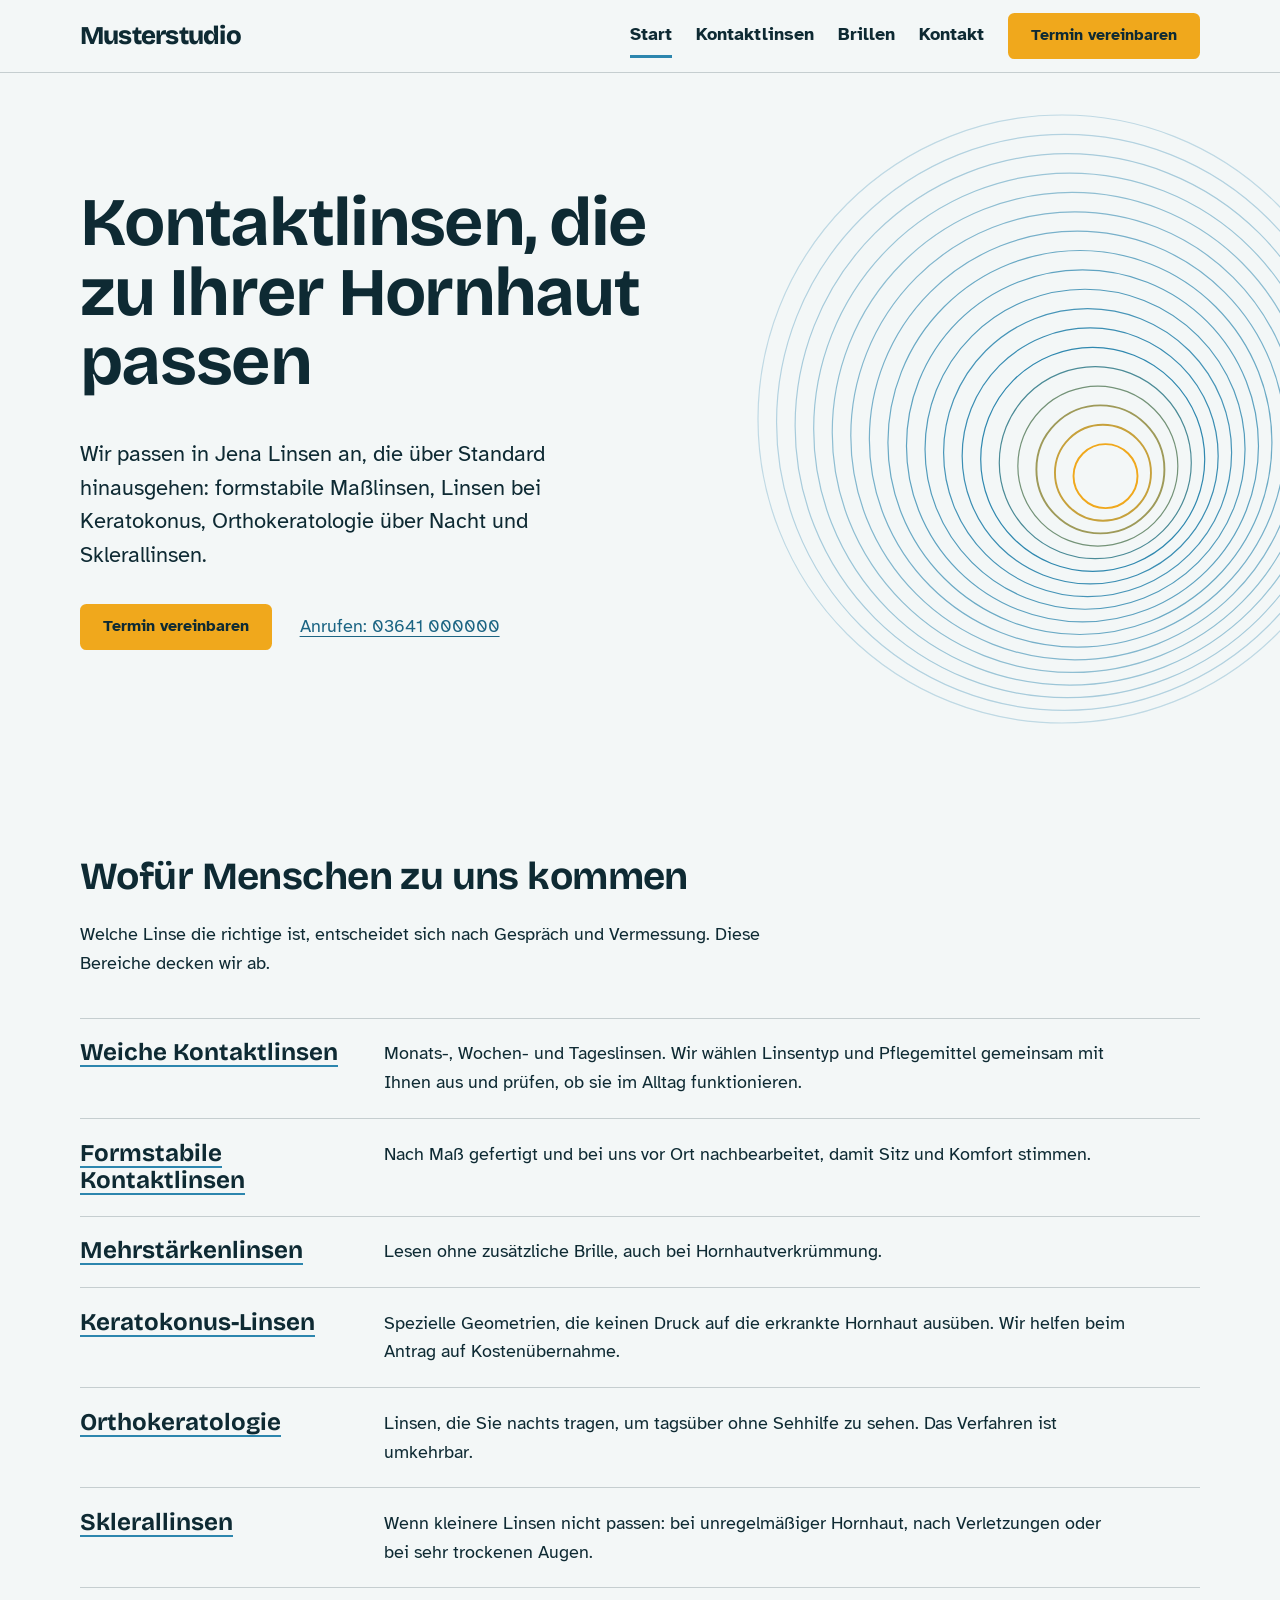
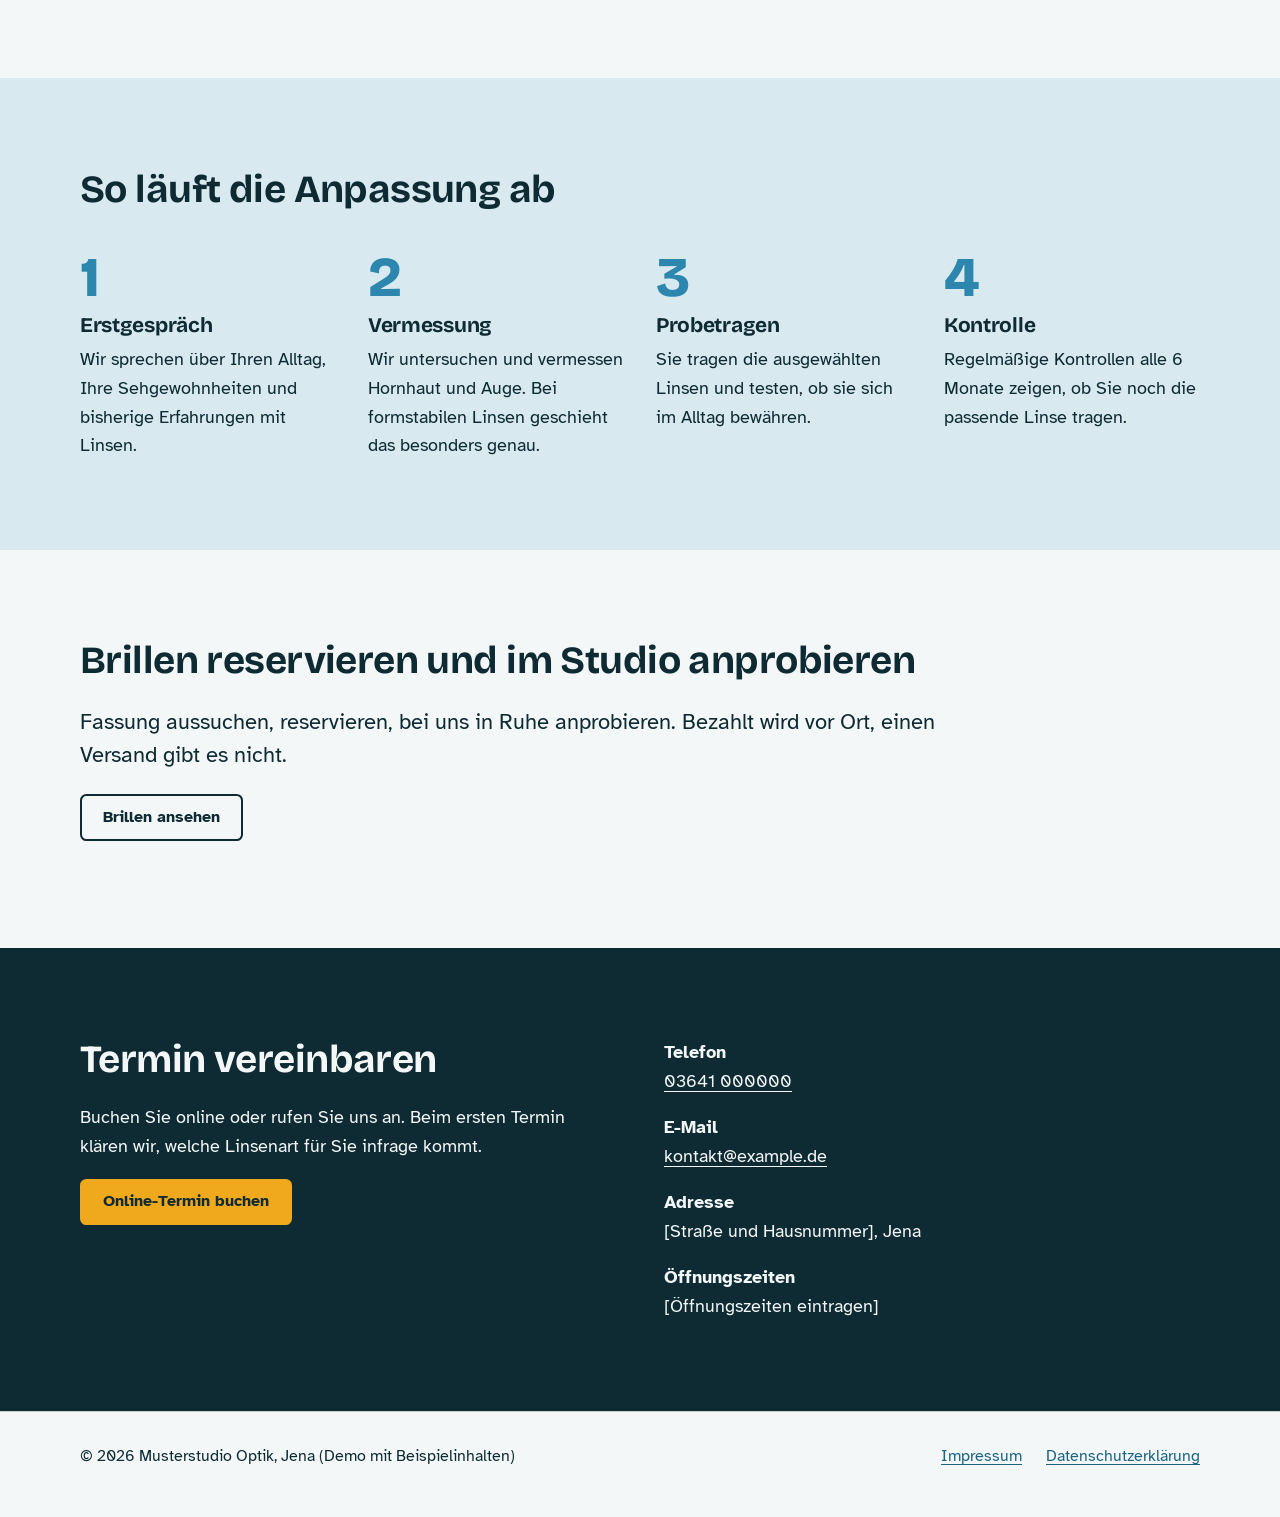
==== index.html @ 7eca5de6 "Add Musterstudio Optik demo site Static demo with a fictional studio: home, contact lenses page and " ====
<!doctype html>
<html lang="de">
<head>
  <meta charset="utf-8">
  <meta name="viewport" content="width=device-width, initial-scale=1">
  <title>Kontaktlinsen in Jena – Maßlinsen, Keratokonus, Orthokeratologie | Musterstudio</title>
  <meta name="description" content="Musterstudio in Jena passt formstabile Maßlinsen, Keratokonus-Linsen, Orthokeratologie und Sklerallinsen an. Termin online vereinbaren oder Brillen zur Anprobe reservieren.">
  <meta name="robots" content="noindex">
  <link rel="preload" href="fonts/bricolage-grotesque-latin-wght-normal.woff2" as="font" type="font/woff2" crossorigin>
  <link rel="stylesheet" href="css/style.css">
  </head>
<body>
  <a class="skip" href="#inhalt">Zum Inhalt springen</a>

  <header class="site-header">
    <div class="wrap bar">
      <a class="brand" href="index.html">Musterstudio</a>
      <nav class="nav" id="nav" aria-label="Hauptnavigation">
        <a href="index.html" aria-current="page">Start</a>
        <a href="kontaktlinsen.html">Kontaktlinsen</a>
        <a href="brillen.html">Brillen</a>
        <a href="#kontakt">Kontakt</a>
      </nav>
      <a class="btn btn--primary" href="index.html#kontakt">Termin vereinbaren</a>
      <button class="nav-toggle" type="button" aria-expanded="false" aria-controls="nav">Menü</button>
    </div>
  </header>

  <main id="inhalt">
    <section class="hero">
      <svg class="hero__rings" viewBox="0 0 800 800" aria-hidden="true" focusable="false">
        <circle class="ring" style="--i:0" pathLength="1" cx="400.0" cy="400.0" r="380" stroke="#bfd9e4" stroke-width="1.5"/>
        <circle class="ring" style="--i:1" pathLength="1" cx="403.2" cy="404.2" r="360" stroke="#b3d2e0" stroke-width="1.5"/>
        <circle class="ring" style="--i:2" pathLength="1" cx="406.4" cy="408.4" r="340" stroke="#a7cbdb" stroke-width="1.5"/>
        <circle class="ring" style="--i:3" pathLength="1" cx="409.6" cy="412.6" r="320" stroke="#9bc5d7" stroke-width="1.5"/>
        <circle class="ring" style="--i:4" pathLength="1" cx="412.8" cy="416.8" r="300" stroke="#8fbed2" stroke-width="1.5"/>
        <circle class="ring" style="--i:5" pathLength="1" cx="416.0" cy="421.0" r="280" stroke="#83b7ce" stroke-width="1.5"/>
        <circle class="ring" style="--i:6" pathLength="1" cx="419.2" cy="425.2" r="260" stroke="#77b0ca" stroke-width="1.5"/>
        <circle class="ring" style="--i:7" pathLength="1" cx="422.4" cy="429.4" r="240" stroke="#6baac5" stroke-width="1.5"/>
        <circle class="ring" style="--i:8" pathLength="1" cx="425.6" cy="433.6" r="220" stroke="#5fa3c1" stroke-width="1.5"/>
        <circle class="ring" style="--i:9" pathLength="1" cx="428.8" cy="437.8" r="200" stroke="#539cbc" stroke-width="1.5"/>
        <circle class="ring" style="--i:10" pathLength="1" cx="432.0" cy="442.0" r="180" stroke="#4795b8" stroke-width="1.5"/>
        <circle class="ring" style="--i:11" pathLength="1" cx="435.2" cy="446.2" r="160" stroke="#3b8eb3" stroke-width="1.5"/>
        <circle class="ring" style="--i:12" pathLength="1" cx="438.4" cy="450.4" r="140" stroke="#2f88af" stroke-width="1.5"/>
        <circle class="ring" style="--i:13" pathLength="1" cx="441.6" cy="454.6" r="120" stroke="#4b8b97" stroke-width="1.5"/>
        <circle class="ring" style="--i:14" pathLength="1" cx="444.8" cy="458.8" r="100" stroke="#749378" stroke-width="1.5"/>
        <circle class="ring" style="--i:15" pathLength="1" cx="448.0" cy="463.0" r="80" stroke="#9e9a59" stroke-width="2.4"/>
        <circle class="ring" style="--i:16" pathLength="1" cx="451.2" cy="467.2" r="60" stroke="#c7a13b" stroke-width="2.4"/>
        <circle class="ring" style="--i:17" pathLength="1" cx="454.4" cy="471.4" r="40" stroke="#f0a81c" stroke-width="2.4"/>
      </svg>
      <div class="wrap">
        <div class="hero__copy">
          <h1>Kontaktlinsen, die zu Ihrer Hornhaut passen</h1>
          <p class="lead">Wir passen in Jena Linsen an, die über Standard hinausgehen: formstabile Maßlinsen, Linsen bei Keratokonus, Orthokeratologie über Nacht und Sklerallinsen.</p>
          <div class="hero__actions">
            <a class="btn btn--primary" href="index.html#kontakt">Termin vereinbaren</a>
            <a href="tel:+493641000000">Anrufen: 03641 000000</a>
          </div>
        </div>
      </div>
    </section>

    <section class="section" aria-labelledby="leistungen">
      <div class="wrap">
        <div class="section__head">
          <h2 id="leistungen">Wofür Menschen zu uns kommen</h2>
          <p>Welche Linse die richtige ist, entscheidet sich nach Gespräch und Vermessung. Diese Bereiche decken wir ab.</p>
        </div>
        <ul class="index">
          <li class="index__item">
            <a class="index__name" href="kontaktlinsen.html#weich">Weiche Kontaktlinsen</a>
            <p class="index__text">Monats-, Wochen- und Tageslinsen. Wir wählen Linsentyp und Pflegemittel gemeinsam mit Ihnen aus und prüfen, ob sie im Alltag funktionieren.</p>
          </li>
          <li class="index__item">
            <a class="index__name" href="kontaktlinsen.html#formstabil">Formstabile Kontaktlinsen</a>
            <p class="index__text">Nach Maß gefertigt und bei uns vor Ort nachbearbeitet, damit Sitz und Komfort stimmen.</p>
          </li>
          <li class="index__item">
            <a class="index__name" href="kontaktlinsen.html#mehrstaerken">Mehrstärkenlinsen</a>
            <p class="index__text">Lesen ohne zusätzliche Brille, auch bei Hornhautverkrümmung.</p>
          </li>
          <li class="index__item">
            <a class="index__name" href="kontaktlinsen.html#keratokonus">Keratokonus-Linsen</a>
            <p class="index__text">Spezielle Geometrien, die keinen Druck auf die erkrankte Hornhaut ausüben. Wir helfen beim Antrag auf Kostenübernahme.</p>
          </li>
          <li class="index__item">
            <a class="index__name" href="kontaktlinsen.html#ortho-k">Orthokeratologie</a>
            <p class="index__text">Linsen, die Sie nachts tragen, um tagsüber ohne Sehhilfe zu sehen. Das Verfahren ist umkehrbar.</p>
          </li>
          <li class="index__item">
            <a class="index__name" href="kontaktlinsen.html#skleral">Sklerallinsen</a>
            <p class="index__text">Wenn kleinere Linsen nicht passen: bei unregelmäßiger Hornhaut, nach Verletzungen oder bei sehr trockenen Augen.</p>
          </li>
        </ul>
      </div>
    </section>

    <section class="section section--tint" aria-labelledby="ablauf">
      <div class="wrap">
        <div class="section__head">
          <h2 id="ablauf">So läuft die Anpassung ab</h2>
        </div>
        <ol class="steps">
          <li>
            <h3>Erstgespräch</h3>
            <p>Wir sprechen über Ihren Alltag, Ihre Sehgewohnheiten und bisherige Erfahrungen mit Linsen.</p>
          </li>
          <li>
            <h3>Vermessung</h3>
            <p>Wir untersuchen und vermessen Hornhaut und Auge. Bei formstabilen Linsen geschieht das besonders genau.</p>
          </li>
          <li>
            <h3>Probetragen</h3>
            <p>Sie tragen die ausgewählten Linsen und testen, ob sie sich im Alltag bewähren.</p>
          </li>
          <li>
            <h3>Kontrolle</h3>
            <p>Regelmäßige Kontrollen alle 6 Monate zeigen, ob Sie noch die passende Linse tragen.</p>
          </li>
        </ol>
      </div>
    </section>

    <section class="section" aria-labelledby="brillen">
      <div class="wrap">
        <h2 id="brillen">Brillen reservieren und im Studio anprobieren</h2>
        <p class="lead">Fassung aussuchen, reservieren, bei uns in Ruhe anprobieren. Bezahlt wird vor Ort, einen Versand gibt es nicht.</p>
        <p><a class="btn" href="brillen.html">Brillen ansehen</a></p>
      </div>
    </section>

    <section class="section contact" id="kontakt" aria-labelledby="kontakt-titel">
      <div class="wrap contact__grid">
        <div>
          <h2 id="kontakt-titel">Termin vereinbaren</h2>
          <p>Buchen Sie online oder rufen Sie uns an. Beim ersten Termin klären wir, welche Linsenart für Sie infrage kommt.</p>
          <p><a class="btn btn--primary" href="index.html#kontakt">Online-Termin buchen</a></p>
        </div>
        <dl>
          <div>
            <dt>Telefon</dt>
            <dd><a href="tel:+493641000000">03641 000000</a></dd>
          </div>
          <div>
            <dt>E-Mail</dt>
            <dd><a href="mailto:kontakt@example.de">kontakt@example.de</a></dd>
          </div>
          <div>
            <dt>Adresse</dt>
            <dd>[Straße und Hausnummer], Jena</dd>
          </div>
          <div>
            <dt>Öffnungszeiten</dt>
            <dd>[Öffnungszeiten eintragen]</dd>
          </div>
        </dl>
      </div>
    </section>
  </main>

  <footer class="site-footer">
    <div class="wrap">
      <p>© <span id="year">2026</span> Musterstudio Optik, Jena (Demo mit Beispielinhalten)</p>
      <ul>
        <li><a href="#">Impressum</a></li>
        <li><a href="#">Datenschutzerklärung</a></li>
      </ul>
    </div>
  </footer>
  <script src="js/common.js"></script>
</body>
</html>
---- css/style.css ----
/* Musterstudio demo – Design tokens
   Idee: Die Ringe der Hornhauttopographie (Keratometrie) sind das Leitmotiv.
   Schriften: Bricolage Grotesque (Überschriften), Atkinson Hyperlegible (Text,
   entwickelt für Menschen mit Sehschwäche – passt zum Low-Vision-Angebot). */

@font-face {
  font-family: "Bricolage Grotesque";
  src: url("../fonts/bricolage-grotesque-latin-wght-normal.woff2") format("woff2");
  font-weight: 200 800;
  font-style: normal;
  font-display: swap;
}
@font-face {
  font-family: "Atkinson Hyperlegible";
  src: url("../fonts/atkinson-hyperlegible-latin-400-normal.woff2") format("woff2");
  font-weight: 400;
  font-style: normal;
  font-display: swap;
}
@font-face {
  font-family: "Atkinson Hyperlegible";
  src: url("../fonts/atkinson-hyperlegible-latin-400-italic.woff2") format("woff2");
  font-weight: 400;
  font-style: italic;
  font-display: swap;
}
@font-face {
  font-family: "Atkinson Hyperlegible";
  src: url("../fonts/atkinson-hyperlegible-latin-700-normal.woff2") format("woff2");
  font-weight: 700;
  font-style: normal;
  font-display: swap;
}

:root {
  --paper: #f3f7f7;
  --ink: #0e2a33;
  --lens: #2c86ae;
  --lens-deep: #1b6483;
  --tear: #d8e9ef;
  --amber: #f0a81c;
  --amber-deep: #db950a;
  --line: rgba(14, 42, 51, 0.2);
  --display: "Bricolage Grotesque", system-ui, sans-serif;
  --body: "Atkinson Hyperlegible", system-ui, sans-serif;
  --gutter: clamp(1.25rem, 4vw, 2.5rem);
  --header-h: 4.5rem;
}

*,
*::before,
*::after {
  box-sizing: border-box;
}

html {
  scroll-behavior: smooth;
  scroll-padding-top: calc(var(--header-h) + 1rem);
  -webkit-text-size-adjust: 100%;
}

body {
  margin: 0;
  background: var(--paper);
  color: var(--ink);
  font: 400 1.125rem/1.6 var(--body);
}

img,
svg {
  max-width: 100%;
}

a {
  color: var(--lens-deep);
  text-underline-offset: 0.2em;
  text-decoration-thickness: 0.08em;
}
a:hover {
  color: var(--ink);
}

:focus-visible {
  outline: 3px solid var(--ink);
  outline-offset: 3px;
  border-radius: 2px;
}

.wrap {
  width: min(100% - 2 * var(--gutter), 70rem);
  margin-inline: auto;
}

.skip {
  position: absolute;
  left: 1rem;
  top: -4rem;
  background: var(--ink);
  color: var(--paper);
  padding: 0.6rem 1rem;
  z-index: 50;
}
.skip:focus {
  top: 1rem;
}

/* Typografie */
h1,
h2,
h3 {
  font-family: var(--display);
  font-weight: 700;
  letter-spacing: -0.015em;
  margin: 0 0 0.6em;
}
h1 {
  font-size: clamp(2.4rem, 6vw, 4.25rem);
  line-height: 1.02;
  letter-spacing: -0.025em;
}
h2 {
  font-size: clamp(1.7rem, 3.4vw, 2.4rem);
  line-height: 1.1;
}
h3 {
  font-size: 1.3rem;
  line-height: 1.2;
}
p {
  margin: 0 0 1em;
  max-width: 62ch;
}
.lead {
  font-size: clamp(1.2rem, 2vw, 1.4rem);
  line-height: 1.5;
}

/* Kopfzeile */
.site-header {
  position: sticky;
  top: 0;
  z-index: 20;
  background: var(--paper);
  border-bottom: 1px solid var(--line);
}
.bar {
  min-height: var(--header-h);
  display: flex;
  align-items: center;
  gap: 1.5rem;
}
.brand {
  font-family: var(--display);
  font-weight: 800;
  font-size: 1.6rem;
  letter-spacing: -0.03em;
  color: var(--ink);
  text-decoration: none;
  margin-right: auto;
}
.nav {
  display: flex;
  gap: 1.5rem;
}
.nav a {
  color: var(--ink);
  text-decoration: none;
  font-weight: 700;
  padding-block: 0.4rem;
  border-bottom: 3px solid transparent;
}
.nav a:hover,
.nav a[aria-current="page"] {
  border-bottom-color: var(--lens);
}
.nav-toggle {
  display: none;
  font: inherit;
  font-weight: 700;
  background: transparent;
  color: var(--ink);
  border: 2px solid var(--ink);
  border-radius: 0.4rem;
  padding: 0.35rem 0.9rem;
  cursor: pointer;
}

/* Schaltflächen */
.btn {
  display: inline-flex;
  align-items: center;
  justify-content: center;
  min-height: 2.9rem;
  padding: 0.55rem 1.3rem;
  border: 2px solid var(--ink);
  border-radius: 0.4rem;
  font: 700 1rem/1.2 var(--body);
  text-decoration: none;
  color: var(--ink);
  background: transparent;
  cursor: pointer;
}
.btn:hover {
  background: var(--ink);
  color: var(--paper);
}
.btn--primary {
  background: var(--amber);
  border-color: var(--amber);
}
.btn--primary:hover {
  background: var(--amber-deep);
  border-color: var(--amber-deep);
  color: var(--ink);
}

/* Abschnitte */
.section {
  padding-block: clamp(3rem, 7vw, 6rem);
}
.section--tint {
  background: var(--tear);
}
.section__head {
  margin-bottom: 2.5rem;
}

/* Hero mit Hornhaut-Ringen */
.hero {
  position: relative;
  overflow: hidden;
  padding-block: clamp(3.5rem, 9vw, 7.5rem);
}
.hero__copy {
  position: relative;
  z-index: 1;
  max-width: 36rem;
}
.hero__actions {
  display: flex;
  flex-wrap: wrap;
  align-items: center;
  gap: 1rem 1.75rem;
  margin-top: 2rem;
}
.hero__rings {
  position: absolute;
  z-index: 0;
  right: -8%;
  top: 50%;
  width: min(64vw, 640px);
  height: auto;
  transform: translateY(-50%);
}
.ring {
  fill: none;
  stroke-linecap: round;
  stroke-dasharray: 1;
  stroke-dashoffset: 1;
  animation: draw 1.8s cubic-bezier(0.2, 0.7, 0.2, 1) forwards;
  animation-delay: calc(var(--i) * 80ms);
}
@keyframes draw {
  to {
    stroke-dashoffset: 0;
  }
}
@media (prefers-reduced-motion: reduce) {
  .ring {
    animation: none;
    stroke-dashoffset: 0;
  }
}

.page-hero {
  padding-block: clamp(2.5rem, 6vw, 4.5rem) 0;
}
.page-hero + .section {
  padding-top: 2rem;
}

/* Leistungsübersicht als Register */
.index {
  list-style: none;
  margin: 0;
  padding: 0;
  border-bottom: 1px solid var(--line);
}
.index__item {
  display: grid;
  grid-template-columns: minmax(0, 17rem) 1fr;
  gap: 0.4rem 2rem;
  padding-block: 1.3rem;
  border-top: 1px solid var(--line);
}
.index__name {
  font-family: var(--display);
  font-weight: 700;
  font-size: 1.5rem;
  line-height: 1.15;
  color: var(--ink);
  text-decoration-color: var(--lens);
}
.index__text {
  margin: 0;
}

/* Ablauf – eine echte Reihenfolge */
.steps {
  list-style: none;
  margin: 0;
  padding: 0;
  display: grid;
  grid-template-columns: repeat(auto-fit, minmax(14rem, 1fr));
  gap: 2rem;
  counter-reset: step;
}
.steps li::before {
  counter-increment: step;
  content: counter(step);
  display: block;
  font-family: var(--display);
  font-weight: 800;
  font-size: 3.5rem;
  line-height: 1;
  color: var(--lens);
  margin-bottom: 0.5rem;
}
.steps h3 {
  margin-bottom: 0.3em;
}
.steps p {
  margin: 0;
}

/* Seite Kontaktlinsen: Sprungmenü + Inhalt */
.doc {
  display: grid;
  grid-template-columns: 14rem minmax(0, 1fr);
  gap: 3rem;
  align-items: start;
}
.jump {
  position: sticky;
  top: calc(var(--header-h) + 1.5rem);
  display: flex;
  flex-direction: column;
  gap: 0.2rem;
  border-left: 2px solid var(--line);
}
.jump a {
  padding: 0.4rem 0 0.4rem 1rem;
  margin-left: -2px;
  border-left: 2px solid transparent;
  color: var(--ink);
  text-decoration: none;
  font-weight: 700;
  font-size: 1rem;
}
.jump a:hover {
  border-left-color: var(--lens);
}
.topic {
  padding-bottom: 3.5rem;
  margin-bottom: 3.5rem;
  border-bottom: 1px solid var(--line);
}
.topic:last-of-type {
  border-bottom: 0;
}
.facts {
  margin: 1.5rem 0;
  max-width: 40rem;
  border-top: 1px solid var(--line);
}
.facts div {
  display: grid;
  grid-template-columns: 9rem 1fr;
  gap: 1rem;
  padding-block: 0.7rem;
  border-bottom: 1px solid var(--line);
}
.facts dt {
  font-weight: 700;
}
.facts dd {
  margin: 0;
}

/* FAQ */
.faq details {
  border-top: 1px solid var(--line);
  padding-block: 1rem;
  max-width: 46rem;
}
.faq details:last-child {
  border-bottom: 1px solid var(--line);
}
.faq summary {
  cursor: pointer;
  font-family: var(--display);
  font-weight: 700;
  font-size: 1.2rem;
}
.faq details p {
  margin: 0.8rem 0 0;
}

/* Kontaktband */
.contact {
  background: var(--ink);
  color: var(--paper);
}
.contact a {
  color: var(--paper);
}
.contact a:hover {
  color: var(--amber);
}
.contact .btn--primary {
  color: var(--ink);
}
.contact__grid {
  display: grid;
  grid-template-columns: 1fr 1fr;
  gap: 3rem;
  align-items: start;
}
.contact dl {
  margin: 0;
  display: grid;
  gap: 1.1rem;
}
.contact dt {
  font-weight: 700;
}
.contact dd {
  margin: 0;
}

.site-footer {
  padding-block: 2rem;
  font-size: 1rem;
  border-top: 1px solid var(--line);
}
.site-footer .wrap {
  display: flex;
  flex-wrap: wrap;
  gap: 0.75rem 2rem;
  justify-content: space-between;
}
.site-footer ul {
  display: flex;
  gap: 1.5rem;
  list-style: none;
  margin: 0;
  padding: 0;
}

/* Shop */
.shop-tools {
  display: flex;
  flex-wrap: wrap;
  align-items: center;
  gap: 1rem 1.5rem;
  padding-block: 1rem;
  border-block: 1px solid var(--line);
  margin-bottom: 2rem;
}
.chips {
  display: flex;
  flex-wrap: wrap;
  gap: 0.5rem;
}
.chip {
  font: 700 1rem/1.2 var(--body);
  color: var(--ink);
  background: transparent;
  border: 2px solid var(--ink);
  border-radius: 2rem;
  padding: 0.4rem 1rem;
  cursor: pointer;
}
.chip[aria-pressed="true"] {
  background: var(--ink);
  color: var(--paper);
}
.shop-tools label {
  display: inline-flex;
  align-items: center;
  gap: 0.5rem;
}
.shop-tools select,
.field input,
.field textarea {
  font: inherit;
  color: var(--ink);
  background: #fff;
  border: 2px solid var(--ink);
  border-radius: 0.4rem;
  padding: 0.45rem 0.7rem;
}
.shop-count {
  margin-left: auto;
  margin-bottom: 0;
}

.grid {
  list-style: none;
  margin: 0;
  padding: 0;
  display: grid;
  grid-template-columns: repeat(auto-fill, minmax(16.5rem, 1fr));
  gap: 2.75rem 2rem;
}
.product {
  display: flex;
  flex-direction: column;
}
.product__art {
  aspect-ratio: 2 / 1;
  display: grid;
  place-items: center;
  padding: 1rem 1.5rem;
  border-radius: 0.75rem;
  background:
    repeating-radial-gradient(circle at 28% 72%, transparent 0 14px, rgba(44, 134, 174, 0.2) 14px 15px),
    var(--tear);
}
.product__art svg {
  width: 100%;
  height: auto;
  max-height: 100%;
}
.product__head {
  display: flex;
  justify-content: space-between;
  align-items: baseline;
  gap: 1rem;
  margin-top: 1rem;
}
.product__name {
  margin: 0;
  font-size: 1.4rem;
}
.product__price {
  font-family: var(--display);
  font-weight: 700;
  font-size: 1.3rem;
  white-space: nowrap;
}
.product__cat {
  margin: 0.1rem 0 0.6rem;
  font-size: 0.95rem;
}
.product__desc {
  margin-bottom: 0.8rem;
}
.product__specs {
  margin: 0 0 1rem;
  font-size: 0.95rem;
}
.product__specs div {
  display: flex;
  gap: 0.5rem;
}
.product__specs dt {
  font-weight: 700;
}
.product__specs dd {
  margin: 0;
}
.stock {
  display: flex;
  align-items: center;
  gap: 0.5rem;
  margin: auto 0 0.8rem;
  font-weight: 700;
  font-size: 0.95rem;
}
.stock::before {
  content: "";
  width: 0.7rem;
  height: 0.7rem;
  border-radius: 50%;
  background: var(--lens);
}
.stock--order::before {
  background: transparent;
  border: 2px solid var(--ink);
}
.note {
  font-size: 0.95rem;
  max-width: 46rem;
}

/* Reservierungsdialog */
dialog {
  width: min(34rem, calc(100% - 2rem));
  padding: 0;
  border: 0;
  border-radius: 0.75rem;
  background: var(--paper);
  color: var(--ink);
}
dialog::backdrop {
  background: rgba(14, 42, 51, 0.65);
}
.dialog__body {
  padding: 1.75rem;
}
.dialog__head {
  display: flex;
  justify-content: space-between;
  align-items: start;
  gap: 1rem;
}
.dialog__close {
  font: 700 1rem/1 var(--body);
  background: transparent;
  color: var(--ink);
  border: 2px solid var(--ink);
  border-radius: 0.4rem;
  padding: 0.45rem 0.8rem;
  cursor: pointer;
}
.field {
  display: block;
  margin-bottom: 1rem;
}
.field span {
  display: block;
  font-weight: 700;
  margin-bottom: 0.25rem;
}
.field input,
.field textarea {
  width: 100%;
}
.check {
  display: flex;
  gap: 0.6rem;
  align-items: start;
  margin-bottom: 1.25rem;
  font-size: 1rem;
}
.check input {
  width: 1.3rem;
  height: 1.3rem;
  margin-top: 0.2rem;
  flex: none;
}
.status {
  margin-top: 1rem;
  font-weight: 700;
}

/* Responsive */
@media (max-width: 52rem) {
  .doc {
    grid-template-columns: 1fr;
    gap: 1.5rem;
  }
  .jump {
    position: static;
    flex-direction: row;
    flex-wrap: wrap;
    gap: 0.5rem;
    border-left: 0;
  }
  .jump a {
    margin: 0;
    padding: 0.35rem 0.9rem;
    border: 2px solid var(--ink);
    border-radius: 2rem;
  }
  .contact__grid {
    grid-template-columns: 1fr;
    gap: 2rem;
  }
}
@media (max-width: 46rem) {
  .nav-toggle {
    display: inline-block;
  }
  .bar .btn {
    display: none;
  }
  .nav {
    display: none;
    position: absolute;
    left: 0;
    right: 0;
    top: var(--header-h);
    flex-direction: column;
    gap: 0;
    padding: 0.5rem var(--gutter) 1rem;
    background: var(--paper);
    border-bottom: 1px solid var(--line);
  }
  .nav.is-open {
    display: flex;
  }
  .nav a {
    padding-block: 0.8rem;
    border-bottom: 1px solid var(--line);
  }
  .index__item {
    grid-template-columns: 1fr;
  }
  .hero__rings {
    right: -45%;
    width: 130vw;
    opacity: 0.35;
  }
  .facts div {
    grid-template-columns: 1fr;
    gap: 0.1rem;
  }
  .shop-count {
    margin-left: 0;
  }
}
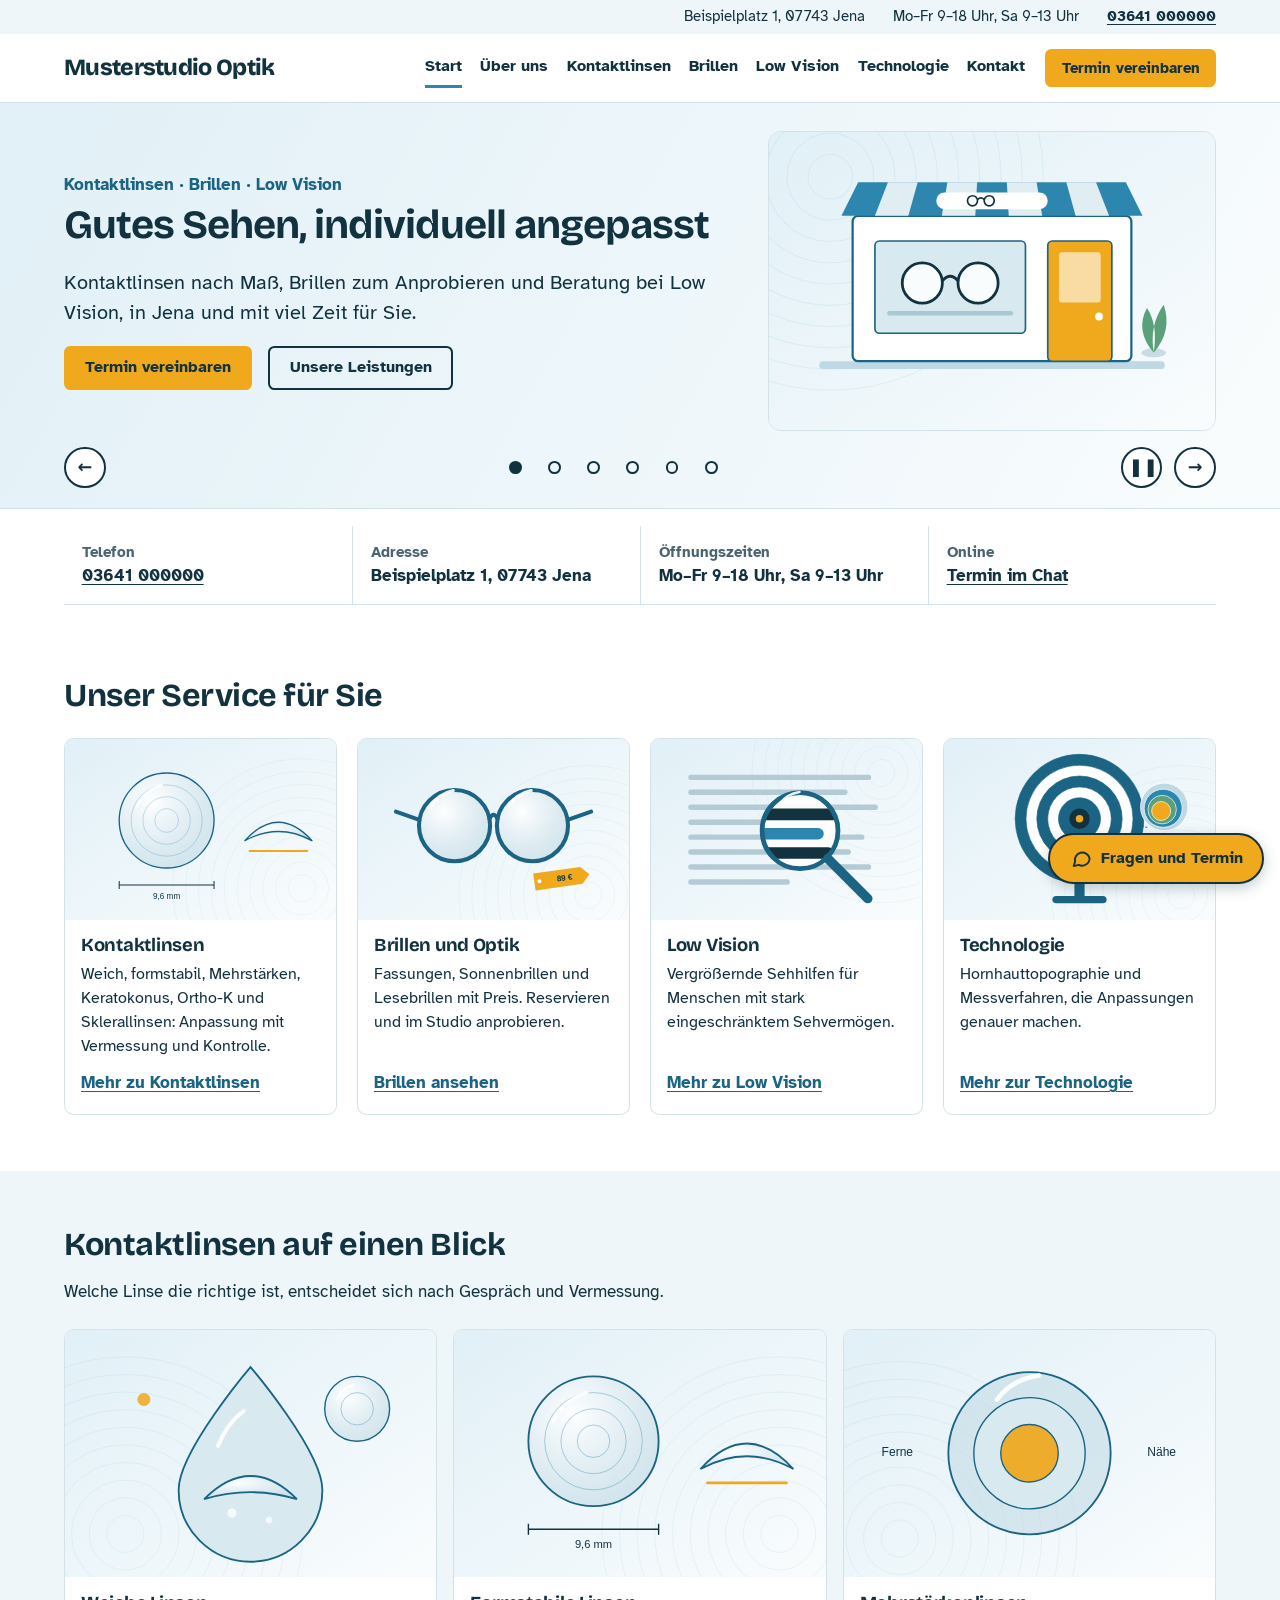
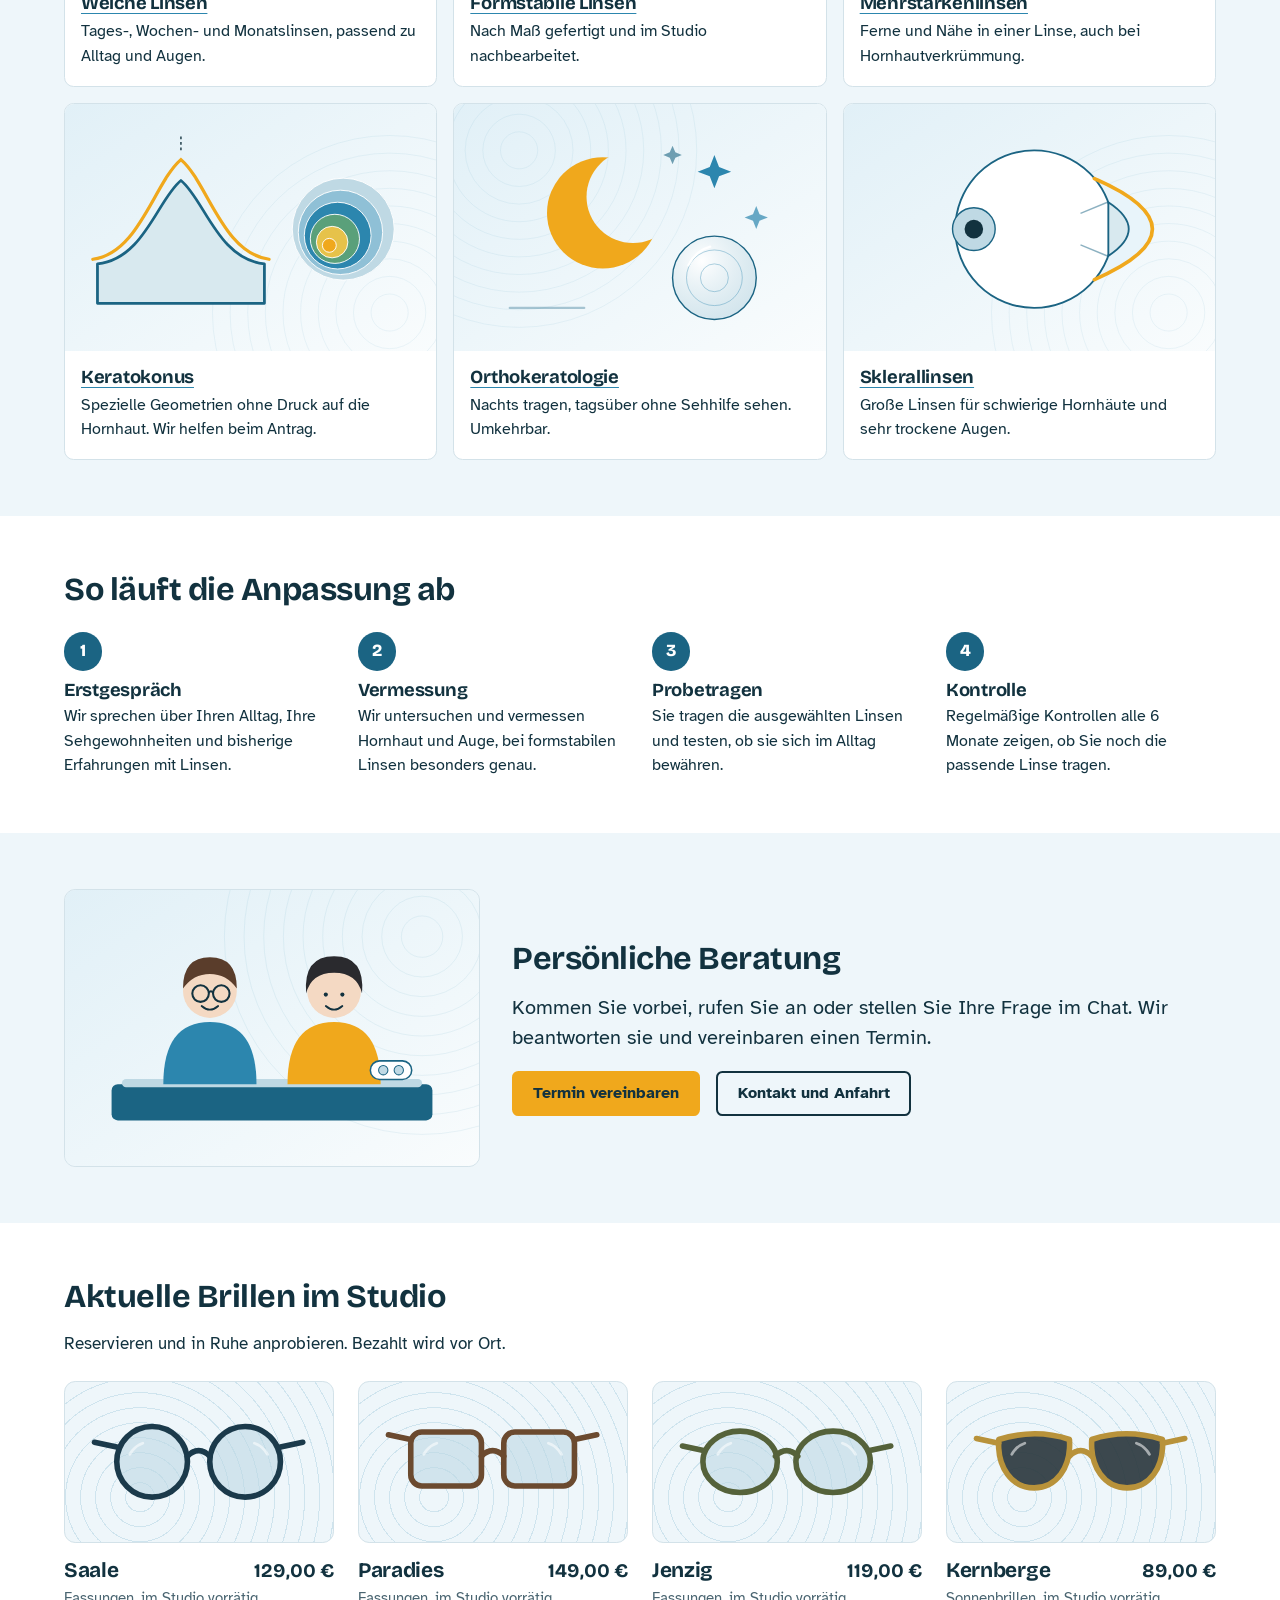
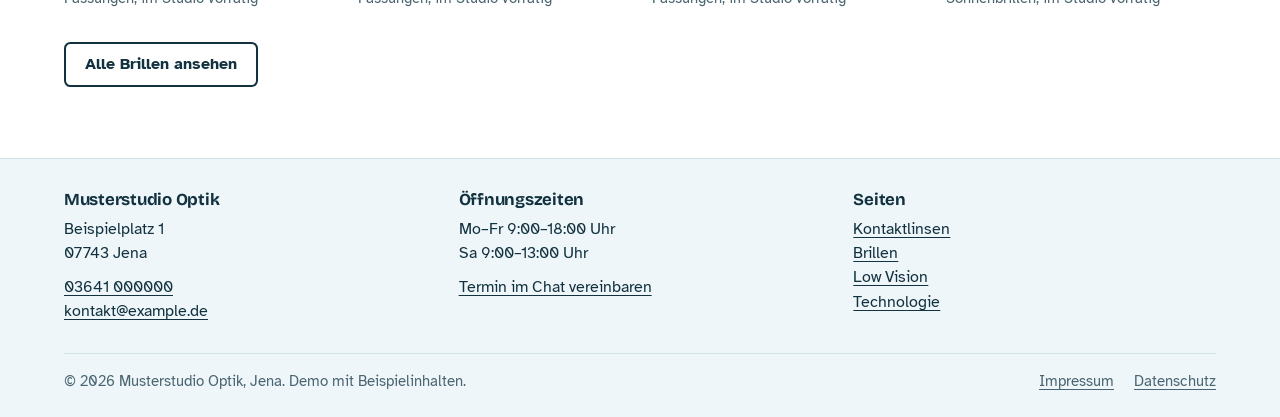
==== commit 5ffd640b: "Version 2: lighter design, carousel, more pages, chat assistant with appointment request Co-Authored" ====
--- a/index.html
+++ b/index.html
@@ -3,170 +3,259 @@
 <head>
   <meta charset="utf-8">
   <meta name="viewport" content="width=device-width, initial-scale=1">
-  <title>Kontaktlinsen in Jena – Maßlinsen, Keratokonus, Orthokeratologie | Musterstudio</title>
-  <meta name="description" content="Musterstudio in Jena passt formstabile Maßlinsen, Keratokonus-Linsen, Orthokeratologie und Sklerallinsen an. Termin online vereinbaren oder Brillen zur Anprobe reservieren.">
+  <title>Musterstudio Optik – Kontaktlinsen und Brillen in Jena</title>
+  <meta name="description" content="Musterstudio Optik in Jena: Kontaktlinsen nach Maß, Keratokonus, Orthokeratologie, Sklerallinsen, Brillen und Low Vision. Demo mit Beispielinhalten.">
   <meta name="robots" content="noindex">
   <link rel="preload" href="fonts/bricolage-grotesque-latin-wght-normal.woff2" as="font" type="font/woff2" crossorigin>
+  <link rel="icon" href="img/favicon.svg" type="image/svg+xml">
   <link rel="stylesheet" href="css/style.css">
-  </head>
+</head>
 <body>
   <a class="skip" href="#inhalt">Zum Inhalt springen</a>
 
   <header class="site-header">
+    <div class="topbar">
+      <div class="wrap topbar__in">
+        <span>Beispielplatz 1, 07743 Jena</span>
+        <span>Mo–Fr 9–18 Uhr, Sa 9–13 Uhr</span>
+        <a href="tel:+493641000000">03641 000000</a>
+      </div>
+    </div>
     <div class="wrap bar">
-      <a class="brand" href="index.html">Musterstudio</a>
+      <a class="brand" href="index.html">Musterstudio Optik</a>
       <nav class="nav" id="nav" aria-label="Hauptnavigation">
         <a href="index.html" aria-current="page">Start</a>
+        <a href="ueber-uns.html">Über uns</a>
         <a href="kontaktlinsen.html">Kontaktlinsen</a>
         <a href="brillen.html">Brillen</a>
-        <a href="#kontakt">Kontakt</a>
+        <a href="low-vision.html">Low Vision</a>
+        <a href="technologie.html">Technologie</a>
+        <a href="kontakt.html">Kontakt</a>
       </nav>
-      <a class="btn btn--primary" href="index.html#kontakt">Termin vereinbaren</a>
+      <a class="btn btn--primary btn--small" href="kontakt.html#termin" data-chat="termin">Termin vereinbaren</a>
       <button class="nav-toggle" type="button" aria-expanded="false" aria-controls="nav">Menü</button>
     </div>
   </header>
 
   <main id="inhalt">
-    <section class="hero">
-      <svg class="hero__rings" viewBox="0 0 800 800" aria-hidden="true" focusable="false">
-        <circle class="ring" style="--i:0" pathLength="1" cx="400.0" cy="400.0" r="380" stroke="#bfd9e4" stroke-width="1.5"/>
-        <circle class="ring" style="--i:1" pathLength="1" cx="403.2" cy="404.2" r="360" stroke="#b3d2e0" stroke-width="1.5"/>
-        <circle class="ring" style="--i:2" pathLength="1" cx="406.4" cy="408.4" r="340" stroke="#a7cbdb" stroke-width="1.5"/>
-        <circle class="ring" style="--i:3" pathLength="1" cx="409.6" cy="412.6" r="320" stroke="#9bc5d7" stroke-width="1.5"/>
-        <circle class="ring" style="--i:4" pathLength="1" cx="412.8" cy="416.8" r="300" stroke="#8fbed2" stroke-width="1.5"/>
-        <circle class="ring" style="--i:5" pathLength="1" cx="416.0" cy="421.0" r="280" stroke="#83b7ce" stroke-width="1.5"/>
-        <circle class="ring" style="--i:6" pathLength="1" cx="419.2" cy="425.2" r="260" stroke="#77b0ca" stroke-width="1.5"/>
-        <circle class="ring" style="--i:7" pathLength="1" cx="422.4" cy="429.4" r="240" stroke="#6baac5" stroke-width="1.5"/>
-        <circle class="ring" style="--i:8" pathLength="1" cx="425.6" cy="433.6" r="220" stroke="#5fa3c1" stroke-width="1.5"/>
-        <circle class="ring" style="--i:9" pathLength="1" cx="428.8" cy="437.8" r="200" stroke="#539cbc" stroke-width="1.5"/>
-        <circle class="ring" style="--i:10" pathLength="1" cx="432.0" cy="442.0" r="180" stroke="#4795b8" stroke-width="1.5"/>
-        <circle class="ring" style="--i:11" pathLength="1" cx="435.2" cy="446.2" r="160" stroke="#3b8eb3" stroke-width="1.5"/>
-        <circle class="ring" style="--i:12" pathLength="1" cx="438.4" cy="450.4" r="140" stroke="#2f88af" stroke-width="1.5"/>
-        <circle class="ring" style="--i:13" pathLength="1" cx="441.6" cy="454.6" r="120" stroke="#4b8b97" stroke-width="1.5"/>
-        <circle class="ring" style="--i:14" pathLength="1" cx="444.8" cy="458.8" r="100" stroke="#749378" stroke-width="1.5"/>
-        <circle class="ring" style="--i:15" pathLength="1" cx="448.0" cy="463.0" r="80" stroke="#9e9a59" stroke-width="2.4"/>
-        <circle class="ring" style="--i:16" pathLength="1" cx="451.2" cy="467.2" r="60" stroke="#c7a13b" stroke-width="2.4"/>
-        <circle class="ring" style="--i:17" pathLength="1" cx="454.4" cy="471.4" r="40" stroke="#f0a81c" stroke-width="2.4"/>
-      </svg>
-      <div class="wrap">
-        <div class="hero__copy">
-          <h1>Kontaktlinsen, die zu Ihrer Hornhaut passen</h1>
-          <p class="lead">Wir passen in Jena Linsen an, die über Standard hinausgehen: formstabile Maßlinsen, Linsen bei Keratokonus, Orthokeratologie über Nacht und Sklerallinsen.</p>
-          <div class="hero__actions">
-            <a class="btn btn--primary" href="index.html#kontakt">Termin vereinbaren</a>
-            <a href="tel:+493641000000">Anrufen: 03641 000000</a>
-          </div>
+
+    <section class="carousel" data-carousel aria-roledescription="Karussell" aria-label="Unsere Schwerpunkte">
+      <ul class="slides" tabindex="0" aria-label="Folien">
+        <li class="slide" role="group" aria-roledescription="Folie" aria-label="1 von 6">
+          <div class="wrap slide__in">
+            <div class="slide__text">
+              <p class="slide__tag">Kontaktlinsen · Brillen · Low Vision</p>
+              <h1>Gutes Sehen, individuell angepasst</h1>
+              <p class="lead">Kontaktlinsen nach Maß, Brillen zum Anprobieren und Beratung bei Low Vision, in Jena und mit viel Zeit für Sie.</p>
+              <div class="actions"><a class="btn btn--primary" href="kontakt.html#termin" data-chat="termin">Termin vereinbaren</a> <a class="btn" href="#service">Unsere Leistungen</a></div>
+            </div>
+            <div class="slide__art"><img src="img/studio.svg" alt="Schaufenster des Studios mit Markise" width="800" height="533"></div>
+          </div>
+        </li>
+        <li class="slide" role="group" aria-roledescription="Folie" aria-label="2 von 6">
+          <div class="wrap slide__in">
+            <div class="slide__text">
+              <p class="slide__tag">Über uns</p>
+              <h2>Wir nehmen uns Zeit</h2>
+              <p class="lead">Beratung, Vermessung und Nachsorge aus einer Hand, mit festen Ansprechpersonen und in ruhiger Atmosphäre.</p>
+              <div class="actions"><a class="btn btn--primary" href="ueber-uns.html">Das Team kennenlernen</a></div>
+            </div>
+            <div class="slide__art"><img src="img/team.svg" alt="Zwei Mitarbeitende am Beratungstresen" width="800" height="533" loading="lazy"></div>
+          </div>
+        </li>
+        <li class="slide" role="group" aria-roledescription="Folie" aria-label="3 von 6">
+          <div class="wrap slide__in">
+            <div class="slide__text">
+              <p class="slide__tag">Kontaktlinsen</p>
+              <h2>Linsen, die zu Ihrer Hornhaut passen</h2>
+              <p class="lead">Weich, formstabil, mehrstärken, bei Keratokonus, über Nacht oder als Sklerallinse: Wir finden die passende Lösung.</p>
+              <div class="actions"><a class="btn btn--primary" href="kontaktlinsen.html">Alle Linsenarten</a></div>
+            </div>
+            <div class="slide__art"><img src="img/formstabil.svg" alt="Formstabile Kontaktlinse, vermessen" width="800" height="533" loading="lazy"></div>
+          </div>
+        </li>
+        <li class="slide" role="group" aria-roledescription="Folie" aria-label="4 von 6">
+          <div class="wrap slide__in">
+            <div class="slide__text">
+              <p class="slide__tag">Brillen und Optik</p>
+              <h2>Fassungen reservieren, im Studio anprobieren</h2>
+              <p class="lead">Online aussuchen, wir legen die Brille zurück. Bezahlt wird vor Ort, einen Versand gibt es nicht.</p>
+              <div class="actions"><a class="btn btn--primary" href="brillen.html">Brillen ansehen</a></div>
+            </div>
+            <div class="slide__art"><img src="img/brille.svg" alt="Brille mit Preisschild" width="800" height="533" loading="lazy"></div>
+          </div>
+        </li>
+        <li class="slide" role="group" aria-roledescription="Folie" aria-label="5 von 6">
+          <div class="wrap slide__in">
+            <div class="slide__text">
+              <p class="slide__tag">Low Vision</p>
+              <h2>Mehr sehen mit wenig Sehvermögen</h2>
+              <p class="lead">Vergrößernde und kontrastverstärkende Sehhilfen für Lesen, Arbeit und Alltag, in Ruhe ausprobiert und eingestellt.</p>
+              <div class="actions"><a class="btn btn--primary" href="low-vision.html">Zu Low Vision</a></div>
+            </div>
+            <div class="slide__art"><img src="img/lowvision.svg" alt="Lupe vergrößert eine Textzeile" width="800" height="533" loading="lazy"></div>
+          </div>
+        </li>
+        <li class="slide" role="group" aria-roledescription="Folie" aria-label="6 von 6">
+          <div class="wrap slide__in">
+            <div class="slide__text">
+              <p class="slide__tag">Technologie</p>
+              <h2>Vermessen statt schätzen</h2>
+              <p class="lead">Hornhauttopographie und weitere Messverfahren zeigen, welche Linse oder Brille wirklich passt.</p>
+              <div class="actions"><a class="btn btn--primary" href="technologie.html">Zur Technologie</a></div>
+            </div>
+            <div class="slide__art"><img src="img/topo.svg" alt="Hornhauttopograph mit Ringen" width="800" height="533" loading="lazy"></div>
+          </div>
+        </li>
+      </ul>
+      <div class="wrap carousel__ctrl">
+        <button class="cbtn" type="button" data-prev aria-label="Vorherige Folie">&#8592;</button>
+        <div class="dots"><button class="dot" type="button" aria-label="Folie 1 anzeigen"></button><button class="dot" type="button" aria-label="Folie 2 anzeigen"></button><button class="dot" type="button" aria-label="Folie 3 anzeigen"></button><button class="dot" type="button" aria-label="Folie 4 anzeigen"></button><button class="dot" type="button" aria-label="Folie 5 anzeigen"></button><button class="dot" type="button" aria-label="Folie 6 anzeigen"></button></div>
+        <button class="cbtn" type="button" data-pause aria-pressed="false" aria-label="Automatischen Wechsel anhalten">&#10074;&#10074;</button>
+        <button class="cbtn" type="button" data-next aria-label="Nächste Folie">&#8594;</button>
+      </div>
+    </section>
+
+    <div class="wrap">
+      <dl class="strip">
+        <div><dt>Telefon</dt><dd><a href="tel:+493641000000">03641 000000</a></dd></div>
+        <div><dt>Adresse</dt><dd>Beispielplatz 1, 07743 Jena</dd></div>
+        <div><dt>Öffnungszeiten</dt><dd>Mo–Fr 9–18 Uhr, Sa 9–13 Uhr</dd></div>
+        <div><dt>Online</dt><dd><a href="kontakt.html#termin" data-chat="termin">Termin im Chat</a></dd></div>
+      </dl>
+    </div>
+
+    <section class="section" id="service" aria-labelledby="service-t">
+      <div class="wrap">
+        <div class="section__head"><h2 id="service-t">Unser Service für Sie</h2></div>
+        <ul class="cards">
+          <li class="card">
+            <img src="img/formstabil.svg" alt="Kontaktlinse" width="800" height="533" loading="lazy">
+            <div class="card__body"><h3>Kontaktlinsen</h3><p>Weich, formstabil, Mehrstärken, Keratokonus, Ortho-K und Sklerallinsen: Anpassung mit Vermessung und Kontrolle.</p><a href="kontaktlinsen.html">Mehr zu Kontaktlinsen</a></div>
+          </li>
+          <li class="card">
+            <img src="img/brille.svg" alt="Brille mit Preisschild" width="800" height="533" loading="lazy">
+            <div class="card__body"><h3>Brillen und Optik</h3><p>Fassungen, Sonnenbrillen und Lesebrillen mit Preis. Reservieren und im Studio anprobieren.</p><a href="brillen.html">Brillen ansehen</a></div>
+          </li>
+          <li class="card">
+            <img src="img/lowvision.svg" alt="Lupe über Text" width="800" height="533" loading="lazy">
+            <div class="card__body"><h3>Low Vision</h3><p>Vergrößernde Sehhilfen für Menschen mit stark eingeschränktem Sehvermögen.</p><a href="low-vision.html">Mehr zu Low Vision</a></div>
+          </li>
+          <li class="card">
+            <img src="img/topo.svg" alt="Hornhauttopograph" width="800" height="533" loading="lazy">
+            <div class="card__body"><h3>Technologie</h3><p>Hornhauttopographie und Messverfahren, die Anpassungen genauer machen.</p><a href="technologie.html">Mehr zur Technologie</a></div>
+          </li>
+        </ul>
+      </div>
+    </section>
+
+    <section class="section section--soft" aria-labelledby="linsen-t">
+      <div class="wrap">
+        <div class="section__head">
+          <h2 id="linsen-t">Kontaktlinsen auf einen Blick</h2>
+          <p>Welche Linse die richtige ist, entscheidet sich nach Gespräch und Vermessung.</p>
         </div>
-      </div>
-    </section>
-
-    <section class="section" aria-labelledby="leistungen">
+        <ul class="cards cards--small">
+          <li class="card">
+            <a href="kontaktlinsen.html#weich" tabindex="-1" aria-hidden="true"><img src="img/weich.svg" alt="Weiche Kontaktlinse im Wassertropfen" width="800" height="533" loading="lazy"></a>
+            <div class="card__body"><h3><a href="kontaktlinsen.html#weich">Weiche Linsen</a></h3><p>Tages-, Wochen- und Monatslinsen, passend zu Alltag und Augen.</p></div>
+          </li>
+          <li class="card">
+            <a href="kontaktlinsen.html#formstabil" tabindex="-1" aria-hidden="true"><img src="img/formstabil.svg" alt="Formstabile Kontaktlinse" width="800" height="533" loading="lazy"></a>
+            <div class="card__body"><h3><a href="kontaktlinsen.html#formstabil">Formstabile Linsen</a></h3><p>Nach Maß gefertigt und im Studio nachbearbeitet.</p></div>
+          </li>
+          <li class="card">
+            <a href="kontaktlinsen.html#mehrstaerken" tabindex="-1" aria-hidden="true"><img src="img/mehrstaerken.svg" alt="Mehrstärkenlinse mit Zonen" width="800" height="533" loading="lazy"></a>
+            <div class="card__body"><h3><a href="kontaktlinsen.html#mehrstaerken">Mehrstärkenlinsen</a></h3><p>Ferne und Nähe in einer Linse, auch bei Hornhautverkrümmung.</p></div>
+          </li>
+          <li class="card">
+            <a href="kontaktlinsen.html#keratokonus" tabindex="-1" aria-hidden="true"><img src="img/keratokonus.svg" alt="Hornhaut mit Keratokonus" width="800" height="533" loading="lazy"></a>
+            <div class="card__body"><h3><a href="kontaktlinsen.html#keratokonus">Keratokonus</a></h3><p>Spezielle Geometrien ohne Druck auf die Hornhaut. Wir helfen beim Antrag.</p></div>
+          </li>
+          <li class="card">
+            <a href="kontaktlinsen.html#ortho-k" tabindex="-1" aria-hidden="true"><img src="img/ortho.svg" alt="Mond und Kontaktlinse" width="800" height="533" loading="lazy"></a>
+            <div class="card__body"><h3><a href="kontaktlinsen.html#ortho-k">Orthokeratologie</a></h3><p>Nachts tragen, tagsüber ohne Sehhilfe sehen. Umkehrbar.</p></div>
+          </li>
+          <li class="card">
+            <a href="kontaktlinsen.html#skleral" tabindex="-1" aria-hidden="true"><img src="img/skleral.svg" alt="Sklerallinse im Querschnitt" width="800" height="533" loading="lazy"></a>
+            <div class="card__body"><h3><a href="kontaktlinsen.html#skleral">Sklerallinsen</a></h3><p>Große Linsen für schwierige Hornhäute und sehr trockene Augen.</p></div>
+          </li>
+        </ul>
+      </div>
+    </section>
+
+    <section class="section" id="ablauf" aria-labelledby="ablauf-t">
+      <div class="wrap">
+        <div class="section__head"><h2 id="ablauf-t">So läuft die Anpassung ab</h2></div>
+        <ol class="steps">
+          <li><h3>Erstgespräch</h3><p>Wir sprechen über Ihren Alltag, Ihre Sehgewohnheiten und bisherige Erfahrungen mit Linsen.</p></li>
+          <li><h3>Vermessung</h3><p>Wir untersuchen und vermessen Hornhaut und Auge, bei formstabilen Linsen besonders genau.</p></li>
+          <li><h3>Probetragen</h3><p>Sie tragen die ausgewählten Linsen und testen, ob sie sich im Alltag bewähren.</p></li>
+          <li><h3>Kontrolle</h3><p>Regelmäßige Kontrollen alle 6 Monate zeigen, ob Sie noch die passende Linse tragen.</p></li>
+        </ol>
+      </div>
+    </section>
+
+    <section class="section section--soft" aria-labelledby="beratung-t">
+      <div class="wrap band">
+        <img src="img/team.svg" alt="Zwei Mitarbeitende am Beratungstresen" width="800" height="533" loading="lazy">
+        <div>
+          <h2 id="beratung-t">Persönliche Beratung</h2>
+          <p class="lead">Kommen Sie vorbei, rufen Sie an oder stellen Sie Ihre Frage im Chat. Wir beantworten sie und vereinbaren einen Termin.</p>
+          <div class="actions">
+            <a class="btn btn--primary" href="kontakt.html#termin" data-chat="termin">Termin vereinbaren</a>
+            <a class="btn" href="kontakt.html">Kontakt und Anfahrt</a>
+          </div>
+        </div>
+      </div>
+    </section>
+
+    <section class="section" aria-labelledby="brillen-t">
       <div class="wrap">
         <div class="section__head">
-          <h2 id="leistungen">Wofür Menschen zu uns kommen</h2>
-          <p>Welche Linse die richtige ist, entscheidet sich nach Gespräch und Vermessung. Diese Bereiche decken wir ab.</p>
+          <h2 id="brillen-t">Aktuelle Brillen im Studio</h2>
+          <p>Reservieren und in Ruhe anprobieren. Bezahlt wird vor Ort.</p>
         </div>
-        <ul class="index">
-          <li class="index__item">
-            <a class="index__name" href="kontaktlinsen.html#weich">Weiche Kontaktlinsen</a>
-            <p class="index__text">Monats-, Wochen- und Tageslinsen. Wir wählen Linsentyp und Pflegemittel gemeinsam mit Ihnen aus und prüfen, ob sie im Alltag funktionieren.</p>
-          </li>
-          <li class="index__item">
-            <a class="index__name" href="kontaktlinsen.html#formstabil">Formstabile Kontaktlinsen</a>
-            <p class="index__text">Nach Maß gefertigt und bei uns vor Ort nachbearbeitet, damit Sitz und Komfort stimmen.</p>
-          </li>
-          <li class="index__item">
-            <a class="index__name" href="kontaktlinsen.html#mehrstaerken">Mehrstärkenlinsen</a>
-            <p class="index__text">Lesen ohne zusätzliche Brille, auch bei Hornhautverkrümmung.</p>
-          </li>
-          <li class="index__item">
-            <a class="index__name" href="kontaktlinsen.html#keratokonus">Keratokonus-Linsen</a>
-            <p class="index__text">Spezielle Geometrien, die keinen Druck auf die erkrankte Hornhaut ausüben. Wir helfen beim Antrag auf Kostenübernahme.</p>
-          </li>
-          <li class="index__item">
-            <a class="index__name" href="kontaktlinsen.html#ortho-k">Orthokeratologie</a>
-            <p class="index__text">Linsen, die Sie nachts tragen, um tagsüber ohne Sehhilfe zu sehen. Das Verfahren ist umkehrbar.</p>
-          </li>
-          <li class="index__item">
-            <a class="index__name" href="kontaktlinsen.html#skleral">Sklerallinsen</a>
-            <p class="index__text">Wenn kleinere Linsen nicht passen: bei unregelmäßiger Hornhaut, nach Verletzungen oder bei sehr trockenen Augen.</p>
-          </li>
+        <ul class="grid" id="featured"></ul>
+        <p style="margin-top:1.5rem"><a class="btn" href="brillen.html">Alle Brillen ansehen</a></p>
+      </div>
+    </section>
+  </main>
+
+  <footer class="site-footer">
+    <div class="wrap foot">
+      <div>
+        <h2>Musterstudio Optik</h2>
+        <p>Beispielplatz 1<br>07743 Jena</p>
+        <p><a href="tel:+493641000000">03641 000000</a><br><a href="mailto:kontakt@example.de">kontakt@example.de</a></p>
+      </div>
+      <div>
+        <h2>Öffnungszeiten</h2>
+        <p>Mo–Fr 9:00–18:00 Uhr<br>Sa 9:00–13:00 Uhr</p>
+        <p><a href="kontakt.html#termin" data-chat="termin">Termin im Chat vereinbaren</a></p>
+      </div>
+      <div>
+        <h2>Seiten</h2>
+        <ul>
+          <li><a href="kontaktlinsen.html">Kontaktlinsen</a></li>
+          <li><a href="brillen.html">Brillen</a></li>
+          <li><a href="low-vision.html">Low Vision</a></li>
+          <li><a href="technologie.html">Technologie</a></li>
         </ul>
       </div>
-    </section>
-
-    <section class="section section--tint" aria-labelledby="ablauf">
-      <div class="wrap">
-        <div class="section__head">
-          <h2 id="ablauf">So läuft die Anpassung ab</h2>
-        </div>
-        <ol class="steps">
-          <li>
-            <h3>Erstgespräch</h3>
-            <p>Wir sprechen über Ihren Alltag, Ihre Sehgewohnheiten und bisherige Erfahrungen mit Linsen.</p>
-          </li>
-          <li>
-            <h3>Vermessung</h3>
-            <p>Wir untersuchen und vermessen Hornhaut und Auge. Bei formstabilen Linsen geschieht das besonders genau.</p>
-          </li>
-          <li>
-            <h3>Probetragen</h3>
-            <p>Sie tragen die ausgewählten Linsen und testen, ob sie sich im Alltag bewähren.</p>
-          </li>
-          <li>
-            <h3>Kontrolle</h3>
-            <p>Regelmäßige Kontrollen alle 6 Monate zeigen, ob Sie noch die passende Linse tragen.</p>
-          </li>
-        </ol>
-      </div>
-    </section>
-
-    <section class="section" aria-labelledby="brillen">
-      <div class="wrap">
-        <h2 id="brillen">Brillen reservieren und im Studio anprobieren</h2>
-        <p class="lead">Fassung aussuchen, reservieren, bei uns in Ruhe anprobieren. Bezahlt wird vor Ort, einen Versand gibt es nicht.</p>
-        <p><a class="btn" href="brillen.html">Brillen ansehen</a></p>
-      </div>
-    </section>
-
-    <section class="section contact" id="kontakt" aria-labelledby="kontakt-titel">
-      <div class="wrap contact__grid">
-        <div>
-          <h2 id="kontakt-titel">Termin vereinbaren</h2>
-          <p>Buchen Sie online oder rufen Sie uns an. Beim ersten Termin klären wir, welche Linsenart für Sie infrage kommt.</p>
-          <p><a class="btn btn--primary" href="index.html#kontakt">Online-Termin buchen</a></p>
-        </div>
-        <dl>
-          <div>
-            <dt>Telefon</dt>
-            <dd><a href="tel:+493641000000">03641 000000</a></dd>
-          </div>
-          <div>
-            <dt>E-Mail</dt>
-            <dd><a href="mailto:kontakt@example.de">kontakt@example.de</a></dd>
-          </div>
-          <div>
-            <dt>Adresse</dt>
-            <dd>[Straße und Hausnummer], Jena</dd>
-          </div>
-          <div>
-            <dt>Öffnungszeiten</dt>
-            <dd>[Öffnungszeiten eintragen]</dd>
-          </div>
-        </dl>
-      </div>
-    </section>
-  </main>
-
-  <footer class="site-footer">
-    <div class="wrap">
-      <p>© <span id="year">2026</span> Musterstudio Optik, Jena (Demo mit Beispielinhalten)</p>
+    </div>
+    <div class="wrap foot__legal">
+      <p>© <span id="year">2026</span> Musterstudio Optik, Jena. Demo mit Beispielinhalten.</p>
       <ul>
-        <li><a href="#">Impressum</a></li>
-        <li><a href="#">Datenschutzerklärung</a></li>
+        <li><a href="kontakt.html#rechtliches">Impressum</a></li>
+        <li><a href="kontakt.html#rechtliches">Datenschutz</a></li>
       </ul>
     </div>
   </footer>
+  <script src="data/products.js"></script>
   <script src="js/common.js"></script>
+  <script src="js/glasses.js"></script>
+  <script src="js/carousel.js"></script>
+  <script src="js/chat.js"></script>
 </body>
 </html>
--- a/css/style.css
+++ b/css/style.css
@@ -1,7 +1,7 @@
-/* Musterstudio demo – Design tokens
-   Idee: Die Ringe der Hornhauttopographie (Keratometrie) sind das Leitmotiv.
+/* Musterstudio Optik – Demo v2
+   Hell, dicht, bildorientiert. Leitmotiv: die Ringe der Hornhauttopographie.
    Schriften: Bricolage Grotesque (Überschriften), Atkinson Hyperlegible (Text,
-   entwickelt für Menschen mit Sehschwäche – passt zum Low-Vision-Angebot). */
+   entwickelt für Menschen mit Sehschwäche, passt zum Low-Vision-Angebot). */
 
 @font-face {
   font-family: "Bricolage Grotesque";
@@ -33,18 +33,21 @@
 }
 
 :root {
-  --paper: #f3f7f7;
-  --ink: #0e2a33;
+  --bg: #ffffff;
+  --soft: #eef6fa;
+  --softer: #f7fbfd;
+  --ink: #12323f;
+  --muted: #4a6571;
   --lens: #2c86ae;
   --lens-deep: #1b6483;
   --tear: #d8e9ef;
   --amber: #f0a81c;
   --amber-deep: #db950a;
-  --line: rgba(14, 42, 51, 0.2);
+  --line: #d3e2e9;
   --display: "Bricolage Grotesque", system-ui, sans-serif;
   --body: "Atkinson Hyperlegible", system-ui, sans-serif;
-  --gutter: clamp(1.25rem, 4vw, 2.5rem);
-  --header-h: 4.5rem;
+  --gutter: clamp(1rem, 3.5vw, 2rem);
+  --header-h: 6.4rem;
 }
 
 *,
@@ -52,25 +55,25 @@
 *::after {
   box-sizing: border-box;
 }
-
 html {
   scroll-behavior: smooth;
   scroll-padding-top: calc(var(--header-h) + 1rem);
   -webkit-text-size-adjust: 100%;
 }
-
 body {
   margin: 0;
-  background: var(--paper);
-  color: var(--ink);
-  font: 400 1.125rem/1.6 var(--body);
-}
-
+  background: var(--bg);
+  color: var(--ink);
+  font: 400 1.0625rem/1.55 var(--body);
+}
 img,
 svg {
   max-width: 100%;
 }
-
+img {
+  height: auto;
+  display: block;
+}
 a {
   color: var(--lens-deep);
   text-underline-offset: 0.2em;
@@ -79,93 +82,111 @@
 a:hover {
   color: var(--ink);
 }
-
 :focus-visible {
   outline: 3px solid var(--ink);
   outline-offset: 3px;
   border-radius: 2px;
 }
-
 .wrap {
-  width: min(100% - 2 * var(--gutter), 70rem);
+  width: min(100% - 2 * var(--gutter), 72rem);
   margin-inline: auto;
 }
-
 .skip {
   position: absolute;
   left: 1rem;
   top: -4rem;
   background: var(--ink);
-  color: var(--paper);
+  color: #fff;
   padding: 0.6rem 1rem;
-  z-index: 50;
+  z-index: 60;
 }
 .skip:focus {
   top: 1rem;
 }
 
-/* Typografie */
 h1,
 h2,
 h3 {
   font-family: var(--display);
   font-weight: 700;
   letter-spacing: -0.015em;
-  margin: 0 0 0.6em;
+  margin: 0 0 0.5em;
+  text-wrap: balance;
 }
 h1 {
-  font-size: clamp(2.4rem, 6vw, 4.25rem);
-  line-height: 1.02;
+  font-size: clamp(2rem, 4.6vw, 3.1rem);
+  line-height: 1.05;
   letter-spacing: -0.025em;
 }
 h2 {
-  font-size: clamp(1.7rem, 3.4vw, 2.4rem);
-  line-height: 1.1;
+  font-size: clamp(1.45rem, 2.8vw, 2rem);
+  line-height: 1.12;
 }
 h3 {
-  font-size: 1.3rem;
+  font-size: 1.15rem;
   line-height: 1.2;
 }
 p {
-  margin: 0 0 1em;
-  max-width: 62ch;
+  margin: 0 0 0.9em;
+  max-width: 64ch;
 }
 .lead {
-  font-size: clamp(1.2rem, 2vw, 1.4rem);
+  font-size: clamp(1.1rem, 1.8vw, 1.25rem);
   line-height: 1.5;
+}
+.muted {
+  color: var(--muted);
 }
 
 /* Kopfzeile */
 .site-header {
   position: sticky;
   top: 0;
-  z-index: 20;
-  background: var(--paper);
+  z-index: 30;
+  background: var(--bg);
   border-bottom: 1px solid var(--line);
 }
+.topbar {
+  background: var(--soft);
+  font-size: 0.92rem;
+}
+.topbar__in {
+  display: flex;
+  justify-content: flex-end;
+  flex-wrap: wrap;
+  gap: 0.2rem 1.75rem;
+  min-height: 2.1rem;
+  align-items: center;
+}
+.topbar a {
+  color: var(--ink);
+  font-weight: 700;
+}
 .bar {
-  min-height: var(--header-h);
+  min-height: 4.3rem;
   display: flex;
   align-items: center;
-  gap: 1.5rem;
+  gap: 1.25rem;
 }
 .brand {
   font-family: var(--display);
   font-weight: 800;
-  font-size: 1.6rem;
+  font-size: 1.45rem;
   letter-spacing: -0.03em;
   color: var(--ink);
   text-decoration: none;
   margin-right: auto;
+  white-space: nowrap;
 }
 .nav {
   display: flex;
-  gap: 1.5rem;
+  gap: 1.15rem;
 }
 .nav a {
   color: var(--ink);
   text-decoration: none;
   font-weight: 700;
+  font-size: 0.98rem;
   padding-block: 0.4rem;
   border-bottom: 3px solid transparent;
 }
@@ -181,7 +202,7 @@
   color: var(--ink);
   border: 2px solid var(--ink);
   border-radius: 0.4rem;
-  padding: 0.35rem 0.9rem;
+  padding: 0.3rem 0.85rem;
   cursor: pointer;
 }
 
@@ -190,8 +211,8 @@
   display: inline-flex;
   align-items: center;
   justify-content: center;
-  min-height: 2.9rem;
-  padding: 0.55rem 1.3rem;
+  min-height: 2.8rem;
+  padding: 0.5rem 1.2rem;
   border: 2px solid var(--ink);
   border-radius: 0.4rem;
   font: 700 1rem/1.2 var(--body);
@@ -199,10 +220,11 @@
   color: var(--ink);
   background: transparent;
   cursor: pointer;
+  text-align: center;
 }
 .btn:hover {
   background: var(--ink);
-  color: var(--paper);
+  color: #fff;
 }
 .btn--primary {
   background: var(--amber);
@@ -213,171 +235,316 @@
   border-color: var(--amber-deep);
   color: var(--ink);
 }
+.btn--small {
+  min-height: 2.4rem;
+  padding: 0.35rem 0.9rem;
+  font-size: 0.95rem;
+}
+.actions {
+  display: flex;
+  flex-wrap: wrap;
+  gap: 0.75rem 1rem;
+  align-items: center;
+}
 
 /* Abschnitte */
 .section {
-  padding-block: clamp(3rem, 7vw, 6rem);
-}
-.section--tint {
-  background: var(--tear);
+  padding-block: clamp(2rem, 4.5vw, 3.5rem);
+}
+.section--soft {
+  background: var(--soft);
 }
 .section__head {
-  margin-bottom: 2.5rem;
-}
-
-/* Hero mit Hornhaut-Ringen */
-.hero {
-  position: relative;
+  margin-bottom: 1.5rem;
+}
+.section__head p {
+  margin-bottom: 0;
+}
+
+/* Karussell */
+.carousel {
+  background: linear-gradient(120deg, #e1f0f7, #f9fcfd);
+  border-bottom: 1px solid var(--line);
+}
+.slides {
+  display: flex;
+  overflow-x: auto;
+  scroll-snap-type: x mandatory;
+  scrollbar-width: none;
+  list-style: none;
+  margin: 0;
+  padding: 0;
+}
+.slides::-webkit-scrollbar {
+  display: none;
+}
+.slide {
+  flex: 0 0 100%;
+  scroll-snap-align: start;
+}
+.slide__in {
+  display: grid;
+  grid-template-columns: 1fr minmax(0, 28rem);
+  gap: 2rem;
+  align-items: center;
+  padding-block: 1.75rem 1rem;
+}
+.slide__art img {
+  width: 100%;
+  border-radius: 0.8rem;
+  border: 1px solid var(--line);
+}
+.slide__tag {
+  margin: 0 0 0.4rem;
+  font-weight: 700;
+  color: var(--lens-deep);
+}
+.slide h1,
+.slide h2 {
+  font-size: clamp(1.7rem, 3.6vw, 2.5rem);
+  line-height: 1.08;
+}
+.carousel__ctrl {
+  display: flex;
+  align-items: center;
+  gap: 0.75rem;
+  padding-bottom: 1.25rem;
+}
+.cbtn {
+  width: 2.6rem;
+  height: 2.6rem;
+  display: grid;
+  place-items: center;
+  font: 700 1.1rem/1 var(--body);
+  color: var(--ink);
+  background: #fff;
+  border: 2px solid var(--ink);
+  border-radius: 50%;
+  cursor: pointer;
+}
+.cbtn:hover {
+  background: var(--ink);
+  color: #fff;
+}
+.dots {
+  display: flex;
+  gap: 0.35rem;
+  margin-inline: auto 0;
+  margin-right: auto;
+}
+.dot {
+  width: 2.1rem;
+  height: 2.1rem;
+  padding: 0;
+  display: grid;
+  place-items: center;
+  background: transparent;
+  border: 0;
+  cursor: pointer;
+}
+.dot::before {
+  content: "";
+  width: 0.8rem;
+  height: 0.8rem;
+  border-radius: 50%;
+  border: 2px solid var(--ink);
+  background: transparent;
+}
+.dot[aria-current="true"]::before {
+  background: var(--ink);
+}
+
+/* Infoleiste */
+.strip {
+  display: grid;
+  grid-template-columns: repeat(auto-fit, minmax(13rem, 1fr));
+  border-bottom: 1px solid var(--line);
+}
+.strip > * {
+  padding: 0.9rem 1.1rem;
+  border-left: 1px solid var(--line);
+}
+.strip > *:first-child {
+  border-left: 0;
+}
+.strip dt {
+  font-weight: 700;
+  font-size: 0.92rem;
+  color: var(--muted);
+}
+.strip dd {
+  margin: 0;
+  font-weight: 700;
+}
+.strip a {
+  color: var(--ink);
+}
+
+/* Karten */
+.cards {
+  list-style: none;
+  margin: 0;
+  padding: 0;
+  display: grid;
+  grid-template-columns: repeat(auto-fit, minmax(15rem, 1fr));
+  gap: 1.25rem;
+}
+.card {
+  display: flex;
+  flex-direction: column;
+  background: #fff;
+  border: 1px solid var(--line);
+  border-radius: 0.6rem;
   overflow: hidden;
-  padding-block: clamp(3.5rem, 9vw, 7.5rem);
-}
-.hero__copy {
-  position: relative;
-  z-index: 1;
-  max-width: 36rem;
-}
-.hero__actions {
-  display: flex;
-  flex-wrap: wrap;
-  align-items: center;
-  gap: 1rem 1.75rem;
-  margin-top: 2rem;
-}
-.hero__rings {
-  position: absolute;
-  z-index: 0;
-  right: -8%;
-  top: 50%;
-  width: min(64vw, 640px);
-  height: auto;
-  transform: translateY(-50%);
-}
-.ring {
-  fill: none;
-  stroke-linecap: round;
-  stroke-dasharray: 1;
-  stroke-dashoffset: 1;
-  animation: draw 1.8s cubic-bezier(0.2, 0.7, 0.2, 1) forwards;
-  animation-delay: calc(var(--i) * 80ms);
-}
-@keyframes draw {
-  to {
-    stroke-dashoffset: 0;
-  }
-}
-@media (prefers-reduced-motion: reduce) {
-  .ring {
-    animation: none;
-    stroke-dashoffset: 0;
-  }
-}
-
-.page-hero {
-  padding-block: clamp(2.5rem, 6vw, 4.5rem) 0;
-}
-.page-hero + .section {
-  padding-top: 2rem;
-}
-
-/* Leistungsübersicht als Register */
-.index {
-  list-style: none;
-  margin: 0;
-  padding: 0;
-  border-bottom: 1px solid var(--line);
-}
-.index__item {
-  display: grid;
-  grid-template-columns: minmax(0, 17rem) 1fr;
-  gap: 0.4rem 2rem;
-  padding-block: 1.3rem;
-  border-top: 1px solid var(--line);
-}
-.index__name {
-  font-family: var(--display);
-  font-weight: 700;
-  font-size: 1.5rem;
-  line-height: 1.15;
+}
+.card img {
+  width: 100%;
+  aspect-ratio: 3 / 2;
+  object-fit: cover;
+}
+.card__body {
+  display: flex;
+  flex-direction: column;
+  flex: 1;
+  padding: 0.9rem 1rem 1.1rem;
+}
+.card__body h3 {
+  margin-bottom: 0.3em;
+}
+.card__body p {
+  margin-bottom: 0.7em;
+  font-size: 0.98rem;
+}
+.card__body a {
+  margin-top: auto;
+  font-weight: 700;
+}
+.cards--small {
+  grid-template-columns: repeat(3, 1fr);
+  gap: 1rem;
+}
+.cards--small .card__body p {
+  margin-bottom: 0;
+}
+.cards--small h3 a {
   color: var(--ink);
   text-decoration-color: var(--lens);
-}
-.index__text {
-  margin: 0;
-}
-
-/* Ablauf – eine echte Reihenfolge */
+  font-weight: 700;
+}
+
+/* Ablauf */
 .steps {
   list-style: none;
   margin: 0;
   padding: 0;
   display: grid;
-  grid-template-columns: repeat(auto-fit, minmax(14rem, 1fr));
-  gap: 2rem;
+  grid-template-columns: repeat(auto-fit, minmax(13rem, 1fr));
+  gap: 1.5rem;
   counter-reset: step;
 }
 .steps li::before {
   counter-increment: step;
   content: counter(step);
-  display: block;
+  display: grid;
+  place-items: center;
+  width: 2.4rem;
+  height: 2.4rem;
+  margin-bottom: 0.5rem;
   font-family: var(--display);
   font-weight: 800;
-  font-size: 3.5rem;
-  line-height: 1;
-  color: var(--lens);
-  margin-bottom: 0.5rem;
+  background: var(--lens-deep);
+  color: #fff;
+  border-radius: 50%;
 }
 .steps h3 {
-  margin-bottom: 0.3em;
+  margin-bottom: 0.2em;
 }
 .steps p {
   margin: 0;
-}
-
-/* Seite Kontaktlinsen: Sprungmenü + Inhalt */
+  font-size: 0.98rem;
+}
+
+/* Bild-Text-Band */
+.band {
+  display: grid;
+  grid-template-columns: minmax(0, 26rem) 1fr;
+  gap: 2rem;
+  align-items: center;
+}
+.band img,
+.topic__art img {
+  width: 100%;
+  border-radius: 0.7rem;
+  border: 1px solid var(--line);
+}
+
+/* Seitenkopf */
+.page-hero {
+  padding-block: clamp(1.5rem, 4vw, 2.5rem) 0;
+}
+.page-hero .lead {
+  margin-bottom: 0;
+}
+.page-hero + .section {
+  padding-top: 1.5rem;
+}
+
+/* Seite Kontaktlinsen */
 .doc {
   display: grid;
-  grid-template-columns: 14rem minmax(0, 1fr);
-  gap: 3rem;
+  grid-template-columns: 13rem minmax(0, 1fr);
+  gap: 2.5rem;
   align-items: start;
 }
 .jump {
   position: sticky;
-  top: calc(var(--header-h) + 1.5rem);
+  top: calc(var(--header-h) + 1rem);
   display: flex;
   flex-direction: column;
-  gap: 0.2rem;
   border-left: 2px solid var(--line);
 }
 .jump a {
-  padding: 0.4rem 0 0.4rem 1rem;
+  padding: 0.35rem 0 0.35rem 0.9rem;
   margin-left: -2px;
   border-left: 2px solid transparent;
   color: var(--ink);
   text-decoration: none;
   font-weight: 700;
-  font-size: 1rem;
+  font-size: 0.98rem;
 }
 .jump a:hover {
   border-left-color: var(--lens);
 }
 .topic {
-  padding-bottom: 3.5rem;
-  margin-bottom: 3.5rem;
+  display: grid;
+  grid-template-columns: minmax(0, 1fr) minmax(0, 19rem);
+  gap: 1.75rem;
+  align-items: start;
+  padding-bottom: 2.25rem;
+  margin-bottom: 2.25rem;
   border-bottom: 1px solid var(--line);
 }
-.topic:last-of-type {
+.topic:last-child {
   border-bottom: 0;
 }
+.topic--single {
+  grid-template-columns: minmax(0, 1fr);
+}
+.topic__art {
+  margin: 0;
+  position: sticky;
+  top: calc(var(--header-h) + 1rem);
+}
 .facts {
-  margin: 1.5rem 0;
+  margin: 1.1rem 0;
   max-width: 40rem;
   border-top: 1px solid var(--line);
 }
 .facts div {
   display: grid;
-  grid-template-columns: 9rem 1fr;
+  grid-template-columns: 8rem 1fr;
   gap: 1rem;
-  padding-block: 0.7rem;
+  padding-block: 0.55rem;
   border-bottom: 1px solid var(--line);
 }
 .facts dt {
@@ -386,11 +553,9 @@
 .facts dd {
   margin: 0;
 }
-
-/* FAQ */
 .faq details {
   border-top: 1px solid var(--line);
-  padding-block: 1rem;
+  padding-block: 0.85rem;
   max-width: 46rem;
 }
 .faq details:last-child {
@@ -400,61 +565,104 @@
   cursor: pointer;
   font-family: var(--display);
   font-weight: 700;
-  font-size: 1.2rem;
+  font-size: 1.1rem;
 }
 .faq details p {
-  margin: 0.8rem 0 0;
-}
-
-/* Kontaktband */
-.contact {
-  background: var(--ink);
-  color: var(--paper);
-}
-.contact a {
-  color: var(--paper);
-}
-.contact a:hover {
-  color: var(--amber);
-}
-.contact .btn--primary {
-  color: var(--ink);
-}
-.contact__grid {
-  display: grid;
-  grid-template-columns: 1fr 1fr;
-  gap: 3rem;
+  margin: 0.7rem 0 0;
+}
+
+/* Kontakt */
+.contact-grid {
+  display: grid;
+  grid-template-columns: 1fr minmax(0, 26rem);
+  gap: 2rem;
   align-items: start;
 }
-.contact dl {
-  margin: 0;
-  display: grid;
-  gap: 1.1rem;
-}
-.contact dt {
-  font-weight: 700;
-}
-.contact dd {
-  margin: 0;
-}
-
+.hours {
+  border-collapse: collapse;
+  margin: 0 0 1rem;
+}
+.hours th,
+.hours td {
+  text-align: left;
+  padding: 0.35rem 1.5rem 0.35rem 0;
+  border-bottom: 1px solid var(--line);
+  font-weight: 400;
+}
+.hours th {
+  font-weight: 700;
+}
+.dl {
+  display: grid;
+  gap: 0.9rem;
+  margin: 0 0 1.25rem;
+}
+.dl dt {
+  font-weight: 700;
+}
+.dl dd {
+  margin: 0;
+}
+.notice {
+  background: var(--soft);
+  border-left: 4px solid var(--amber);
+  padding: 0.8rem 1rem;
+  border-radius: 0 0.4rem 0.4rem 0;
+  max-width: 46rem;
+}
+.notice p:last-child {
+  margin-bottom: 0;
+}
+
+/* Fußzeile */
 .site-footer {
-  padding-block: 2rem;
-  font-size: 1rem;
+  background: var(--soft);
   border-top: 1px solid var(--line);
-}
-.site-footer .wrap {
+  font-size: 0.98rem;
+}
+.foot {
+  display: grid;
+  grid-template-columns: repeat(auto-fit, minmax(14rem, 1fr));
+  gap: 1.5rem 2rem;
+  padding-block: 2rem 1.25rem;
+}
+.foot h2 {
+  font-size: 1.05rem;
+  margin-bottom: 0.4em;
+}
+.foot p,
+.foot ul {
+  margin: 0 0 0.6em;
+}
+.foot ul {
+  list-style: none;
+  padding: 0;
+}
+.foot a {
+  color: var(--ink);
+}
+.foot__legal {
   display: flex;
   flex-wrap: wrap;
-  gap: 0.75rem 2rem;
   justify-content: space-between;
-}
-.site-footer ul {
-  display: flex;
-  gap: 1.5rem;
+  gap: 0.5rem 2rem;
+  padding-block: 1rem 1.5rem;
+  border-top: 1px solid var(--line);
+  color: var(--muted);
+  font-size: 0.92rem;
+}
+.foot__legal p,
+.foot__legal ul {
+  margin: 0;
+}
+.foot__legal ul {
+  display: flex;
+  gap: 1.25rem;
   list-style: none;
-  margin: 0;
   padding: 0;
+}
+.foot__legal a {
+  color: var(--muted);
 }
 
 /* Shop */
@@ -462,28 +670,28 @@
   display: flex;
   flex-wrap: wrap;
   align-items: center;
-  gap: 1rem 1.5rem;
-  padding-block: 1rem;
+  gap: 0.75rem 1.5rem;
+  padding-block: 0.85rem;
   border-block: 1px solid var(--line);
-  margin-bottom: 2rem;
+  margin-bottom: 1.5rem;
 }
 .chips {
   display: flex;
   flex-wrap: wrap;
-  gap: 0.5rem;
+  gap: 0.45rem;
 }
 .chip {
-  font: 700 1rem/1.2 var(--body);
-  color: var(--ink);
-  background: transparent;
+  font: 700 0.98rem/1.2 var(--body);
+  color: var(--ink);
+  background: #fff;
   border: 2px solid var(--ink);
   border-radius: 2rem;
-  padding: 0.4rem 1rem;
+  padding: 0.35rem 0.95rem;
   cursor: pointer;
 }
 .chip[aria-pressed="true"] {
   background: var(--ink);
-  color: var(--paper);
+  color: #fff;
 }
 .shop-tools label {
   display: inline-flex;
@@ -498,20 +706,18 @@
   background: #fff;
   border: 2px solid var(--ink);
   border-radius: 0.4rem;
-  padding: 0.45rem 0.7rem;
+  padding: 0.4rem 0.65rem;
 }
 .shop-count {
-  margin-left: auto;
-  margin-bottom: 0;
-}
-
+  margin: 0 0 0 auto;
+}
 .grid {
   list-style: none;
   margin: 0;
   padding: 0;
   display: grid;
-  grid-template-columns: repeat(auto-fill, minmax(16.5rem, 1fr));
-  gap: 2.75rem 2rem;
+  grid-template-columns: repeat(auto-fill, minmax(15rem, 1fr));
+  gap: 2rem 1.5rem;
 }
 .product {
   display: flex;
@@ -521,11 +727,12 @@
   aspect-ratio: 2 / 1;
   display: grid;
   place-items: center;
-  padding: 1rem 1.5rem;
-  border-radius: 0.75rem;
+  padding: 0.9rem 1.4rem;
+  border-radius: 0.7rem;
+  border: 1px solid var(--line);
   background:
-    repeating-radial-gradient(circle at 28% 72%, transparent 0 14px, rgba(44, 134, 174, 0.2) 14px 15px),
-    var(--tear);
+    repeating-radial-gradient(circle at 28% 72%, transparent 0 14px, rgba(44, 134, 174, 0.16) 14px 15px),
+    var(--soft);
 }
 .product__art svg {
   width: 100%;
@@ -537,28 +744,30 @@
   justify-content: space-between;
   align-items: baseline;
   gap: 1rem;
-  margin-top: 1rem;
+  margin-top: 0.8rem;
 }
 .product__name {
   margin: 0;
-  font-size: 1.4rem;
+  font-size: 1.3rem;
 }
 .product__price {
   font-family: var(--display);
   font-weight: 700;
-  font-size: 1.3rem;
+  font-size: 1.2rem;
   white-space: nowrap;
 }
 .product__cat {
-  margin: 0.1rem 0 0.6rem;
-  font-size: 0.95rem;
+  margin: 0.1rem 0 0.5rem;
+  font-size: 0.92rem;
+  color: var(--muted);
 }
 .product__desc {
-  margin-bottom: 0.8rem;
+  margin-bottom: 0.7rem;
+  font-size: 0.98rem;
 }
 .product__specs {
-  margin: 0 0 1rem;
-  font-size: 0.95rem;
+  margin: 0 0 0.9rem;
+  font-size: 0.92rem;
 }
 .product__specs div {
   display: flex;
@@ -574,7 +783,7 @@
   display: flex;
   align-items: center;
   gap: 0.5rem;
-  margin: auto 0 0.8rem;
+  margin: auto 0 0.7rem;
   font-weight: 700;
   font-size: 0.95rem;
 }
@@ -591,23 +800,26 @@
 }
 .note {
   font-size: 0.95rem;
-  max-width: 46rem;
-}
-
-/* Reservierungsdialog */
+  max-width: 48rem;
+}
+.product--mini .product__art {
+  aspect-ratio: 5 / 3;
+}
+
+/* Dialog Reservierung */
 dialog {
   width: min(34rem, calc(100% - 2rem));
   padding: 0;
   border: 0;
   border-radius: 0.75rem;
-  background: var(--paper);
+  background: var(--bg);
   color: var(--ink);
 }
 dialog::backdrop {
-  background: rgba(14, 42, 51, 0.65);
+  background: rgba(14, 42, 51, 0.6);
 }
 .dialog__body {
-  padding: 1.75rem;
+  padding: 1.5rem;
 }
 .dialog__head {
   display: flex;
@@ -626,7 +838,7 @@
 }
 .field {
   display: block;
-  margin-bottom: 1rem;
+  margin-bottom: 0.9rem;
 }
 .field span {
   display: block;
@@ -641,8 +853,7 @@
   display: flex;
   gap: 0.6rem;
   align-items: start;
-  margin-bottom: 1.25rem;
-  font-size: 1rem;
+  margin-bottom: 1.1rem;
 }
 .check input {
   width: 1.3rem;
@@ -651,39 +862,185 @@
   flex: none;
 }
 .status {
-  margin-top: 1rem;
-  font-weight: 700;
-}
-
-/* Responsive */
-@media (max-width: 52rem) {
-  .doc {
-    grid-template-columns: 1fr;
-    gap: 1.5rem;
-  }
-  .jump {
-    position: static;
-    flex-direction: row;
-    flex-wrap: wrap;
-    gap: 0.5rem;
-    border-left: 0;
-  }
-  .jump a {
-    margin: 0;
-    padding: 0.35rem 0.9rem;
-    border: 2px solid var(--ink);
-    border-radius: 2rem;
-  }
-  .contact__grid {
-    grid-template-columns: 1fr;
-    gap: 2rem;
-  }
-}
-@media (max-width: 46rem) {
+  margin-top: 0.9rem;
+  font-weight: 700;
+}
+
+/* Chat */
+.chat-fab {
+  position: fixed;
+  right: 1rem;
+  bottom: 1rem;
+  z-index: 40;
+  display: inline-flex;
+  align-items: center;
+  gap: 0.55rem;
+  min-height: 3.2rem;
+  padding: 0.5rem 1.2rem;
+  font: 700 1rem/1.2 var(--body);
+  color: var(--ink);
+  background: var(--amber);
+  border: 2px solid var(--ink);
+  border-radius: 2rem;
+  cursor: pointer;
+  box-shadow: 0 4px 14px rgba(18, 50, 63, 0.25);
+}
+.chat-fab:hover {
+  background: var(--amber-deep);
+}
+.chat-fab svg {
+  width: 1.4rem;
+  height: 1.4rem;
+}
+.chat {
+  position: fixed;
+  right: 1rem;
+  bottom: 1rem;
+  z-index: 50;
+  display: flex;
+  flex-direction: column;
+  width: min(24rem, calc(100% - 2rem));
+  height: min(34rem, calc(100% - 2rem));
+  background: #fff;
+  border: 2px solid var(--ink);
+  border-radius: 0.8rem;
+  overflow: hidden;
+  box-shadow: 0 10px 34px rgba(18, 50, 63, 0.3);
+}
+.chat[hidden] {
+  display: none;
+}
+.chat__head {
+  display: flex;
+  align-items: center;
+  justify-content: space-between;
+  gap: 0.75rem;
+  padding: 0.65rem 0.9rem;
+  background: var(--ink);
+  color: #fff;
+}
+.chat__head h2 {
+  margin: 0;
+  font-size: 1.05rem;
+  color: #fff;
+}
+.chat__head small {
+  display: block;
+  font-family: var(--body);
+  font-weight: 400;
+  font-size: 0.82rem;
+  opacity: 0.85;
+}
+.chat__close {
+  font: 700 0.95rem/1 var(--body);
+  color: #fff;
+  background: transparent;
+  border: 2px solid #fff;
+  border-radius: 0.4rem;
+  padding: 0.35rem 0.7rem;
+  cursor: pointer;
+}
+.chat__log {
+  flex: 1;
+  overflow-y: auto;
+  padding: 0.9rem;
+  display: flex;
+  flex-direction: column;
+  gap: 0.6rem;
+  background: var(--softer);
+}
+.msg {
+  max-width: 88%;
+  padding: 0.55rem 0.8rem;
+  border-radius: 0.8rem;
+  font-size: 0.98rem;
+  line-height: 1.45;
+  white-space: pre-line;
+}
+.msg p {
+  margin: 0;
+  max-width: none;
+}
+.msg--bot {
+  align-self: flex-start;
+  background: #fff;
+  border: 1px solid var(--line);
+}
+.msg--me {
+  align-self: flex-end;
+  background: var(--lens-deep);
+  color: #fff;
+}
+.msg a {
+  font-weight: 700;
+}
+.msg--note {
+  align-self: stretch;
+  max-width: none;
+  background: transparent;
+  color: var(--muted);
+  font-size: 0.88rem;
+  padding: 0;
+}
+.chat__quick {
+  display: flex;
+  flex-wrap: wrap;
+  gap: 0.4rem;
+  padding: 0.6rem 0.9rem 0;
+  max-height: 7.5rem;
+  overflow-y: auto;
+}
+.quick {
+  font: 700 0.9rem/1.2 var(--body);
+  color: var(--ink);
+  background: #fff;
+  border: 2px solid var(--lens-deep);
+  border-radius: 2rem;
+  padding: 0.3rem 0.8rem;
+  cursor: pointer;
+}
+.quick:hover {
+  background: var(--lens-deep);
+  color: #fff;
+}
+.chat__form {
+  display: flex;
+  gap: 0.5rem;
+  padding: 0.6rem 0.9rem 0.8rem;
+}
+.chat__form input {
+  flex: 1;
+  min-width: 0;
+  font: inherit;
+  color: var(--ink);
+  background: #fff;
+  border: 2px solid var(--ink);
+  border-radius: 0.4rem;
+  padding: 0.45rem 0.65rem;
+}
+.chat__form button {
+  font: 700 1rem/1 var(--body);
+  background: var(--amber);
+  color: var(--ink);
+  border: 2px solid var(--amber);
+  border-radius: 0.4rem;
+  padding: 0.45rem 0.9rem;
+  cursor: pointer;
+}
+.chat__hint {
+  margin: 0;
+  padding: 0 0.9rem 0.7rem;
+  font-size: 0.8rem;
+  color: var(--muted);
+  max-width: none;
+}
+
+/* Responsiv */
+@media (max-width: 66rem) {
   .nav-toggle {
     display: inline-block;
   }
-  .bar .btn {
+  .bar > .btn {
     display: none;
   }
   .nav {
@@ -691,27 +1048,85 @@
     position: absolute;
     left: 0;
     right: 0;
-    top: var(--header-h);
+    top: 100%;
     flex-direction: column;
     gap: 0;
-    padding: 0.5rem var(--gutter) 1rem;
-    background: var(--paper);
+    padding: 0.4rem var(--gutter) 1rem;
+    background: var(--bg);
     border-bottom: 1px solid var(--line);
   }
   .nav.is-open {
     display: flex;
   }
   .nav a {
-    padding-block: 0.8rem;
+    padding-block: 0.75rem;
     border-bottom: 1px solid var(--line);
   }
-  .index__item {
+  .site-header {
+    position: sticky;
+  }
+}
+@media (max-width: 56rem) {
+  .cards--small {
+    grid-template-columns: repeat(2, 1fr);
+  }
+  .doc {
     grid-template-columns: 1fr;
-  }
-  .hero__rings {
-    right: -45%;
-    width: 130vw;
-    opacity: 0.35;
+    gap: 1.25rem;
+  }
+  .jump {
+    position: static;
+    flex-direction: row;
+    flex-wrap: wrap;
+    gap: 0.4rem;
+    border-left: 0;
+  }
+  .jump a {
+    margin: 0;
+    padding: 0.3rem 0.8rem;
+    border: 2px solid var(--ink);
+    border-radius: 2rem;
+  }
+  .topic {
+    grid-template-columns: 1fr;
+  }
+  .topic__art {
+    position: static;
+    order: -1;
+    max-width: 22rem;
+  }
+  .slide__in,
+  .band,
+  .contact-grid {
+    grid-template-columns: 1fr;
+    gap: 1.25rem;
+  }
+  .slide__art {
+    order: -1;
+    max-width: 22rem;
+  }
+  .band img {
+    max-width: 22rem;
+  }
+}
+@media (max-width: 34rem) {
+  .cards--small {
+    grid-template-columns: 1fr;
+  }
+}
+@media (max-width: 40rem) {
+  :root {
+    --header-h: 4.4rem;
+  }
+  .topbar {
+    display: none;
+  }
+  .strip > * {
+    border-left: 0;
+    border-top: 1px solid var(--line);
+  }
+  .strip > *:first-child {
+    border-top: 0;
   }
   .facts div {
     grid-template-columns: 1fr;
@@ -720,4 +1135,31 @@
   .shop-count {
     margin-left: 0;
   }
-}
+  .dots {
+    display: none;
+  }
+  .carousel__ctrl {
+    justify-content: space-between;
+  }
+  .chat {
+    right: 0.5rem;
+    bottom: 0.5rem;
+    width: calc(100% - 1rem);
+    height: calc(100% - 1rem);
+    max-height: 40rem;
+  }
+}
+@media (prefers-reduced-motion: reduce) {
+  html {
+    scroll-behavior: auto;
+  }
+}
+
+.sr {
+  position: absolute;
+  width: 1px;
+  height: 1px;
+  overflow: hidden;
+  clip: rect(0 0 0 0);
+  white-space: nowrap;
+}
